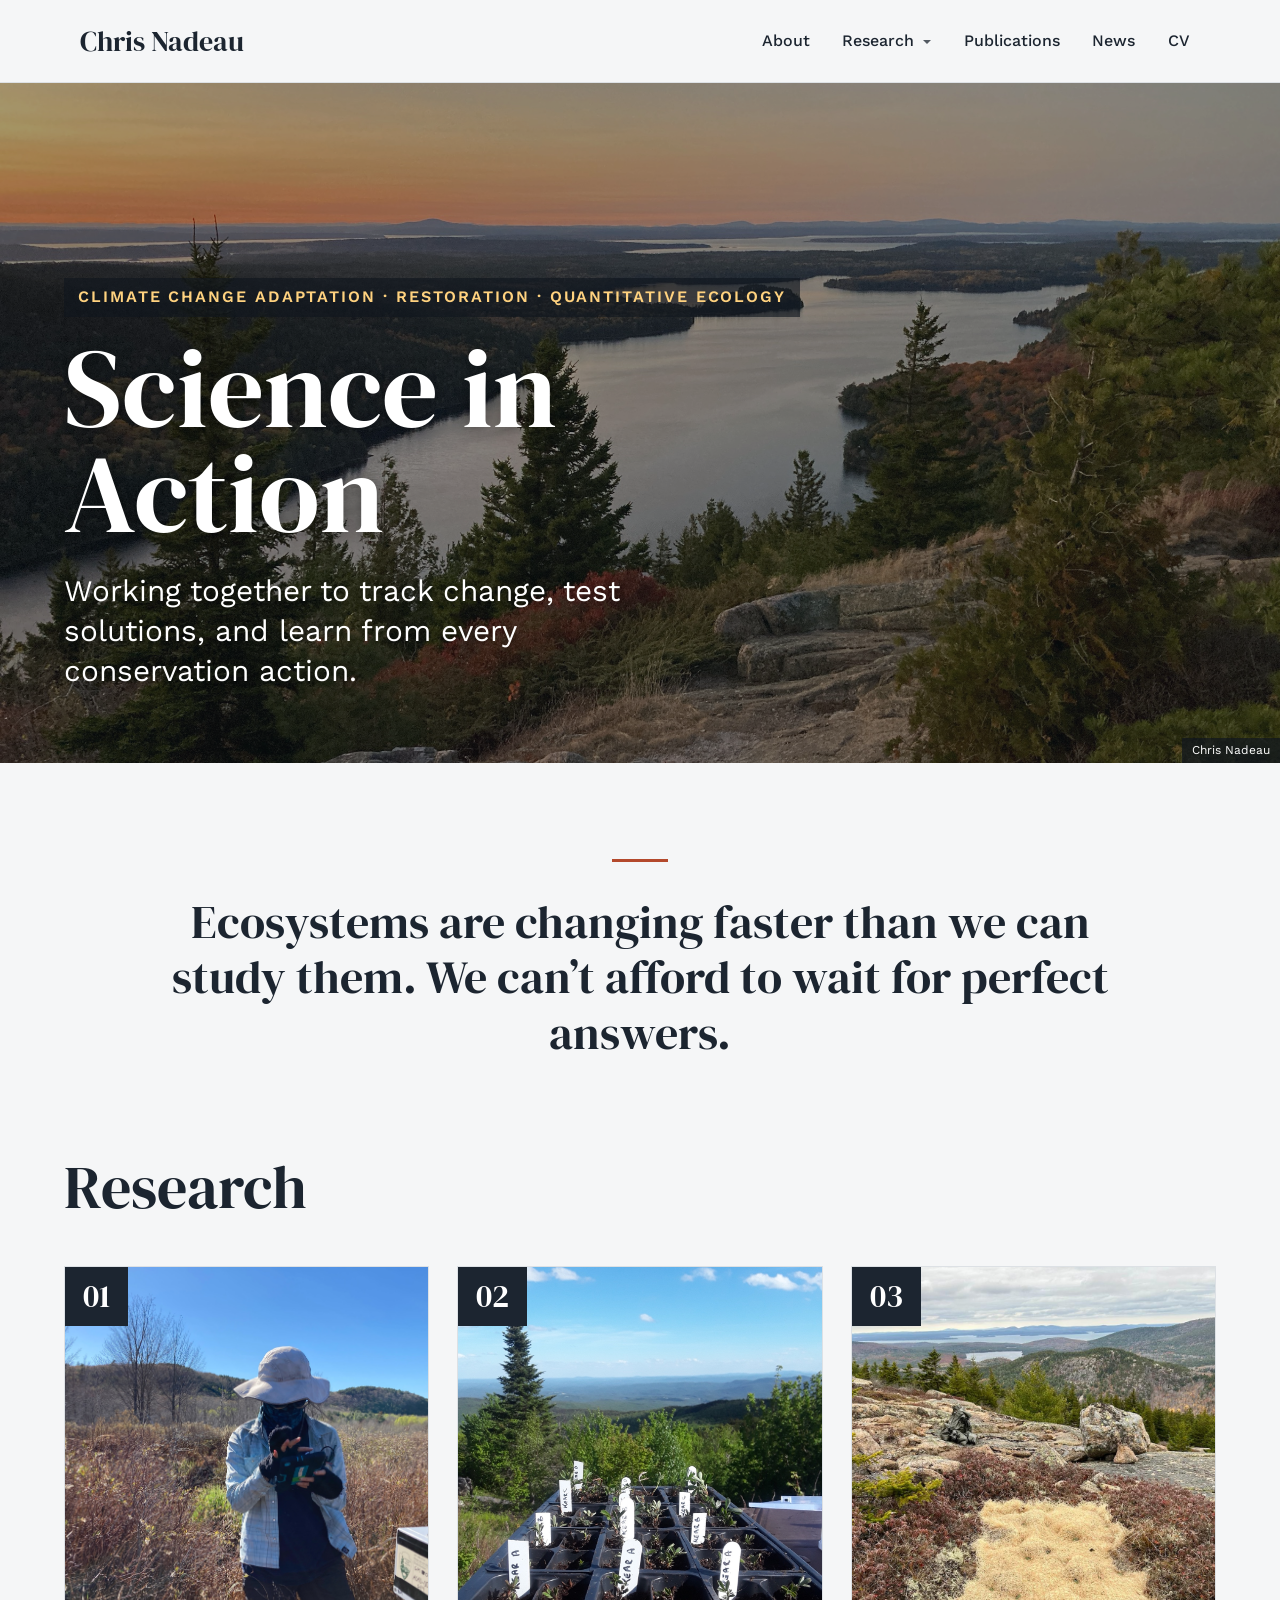
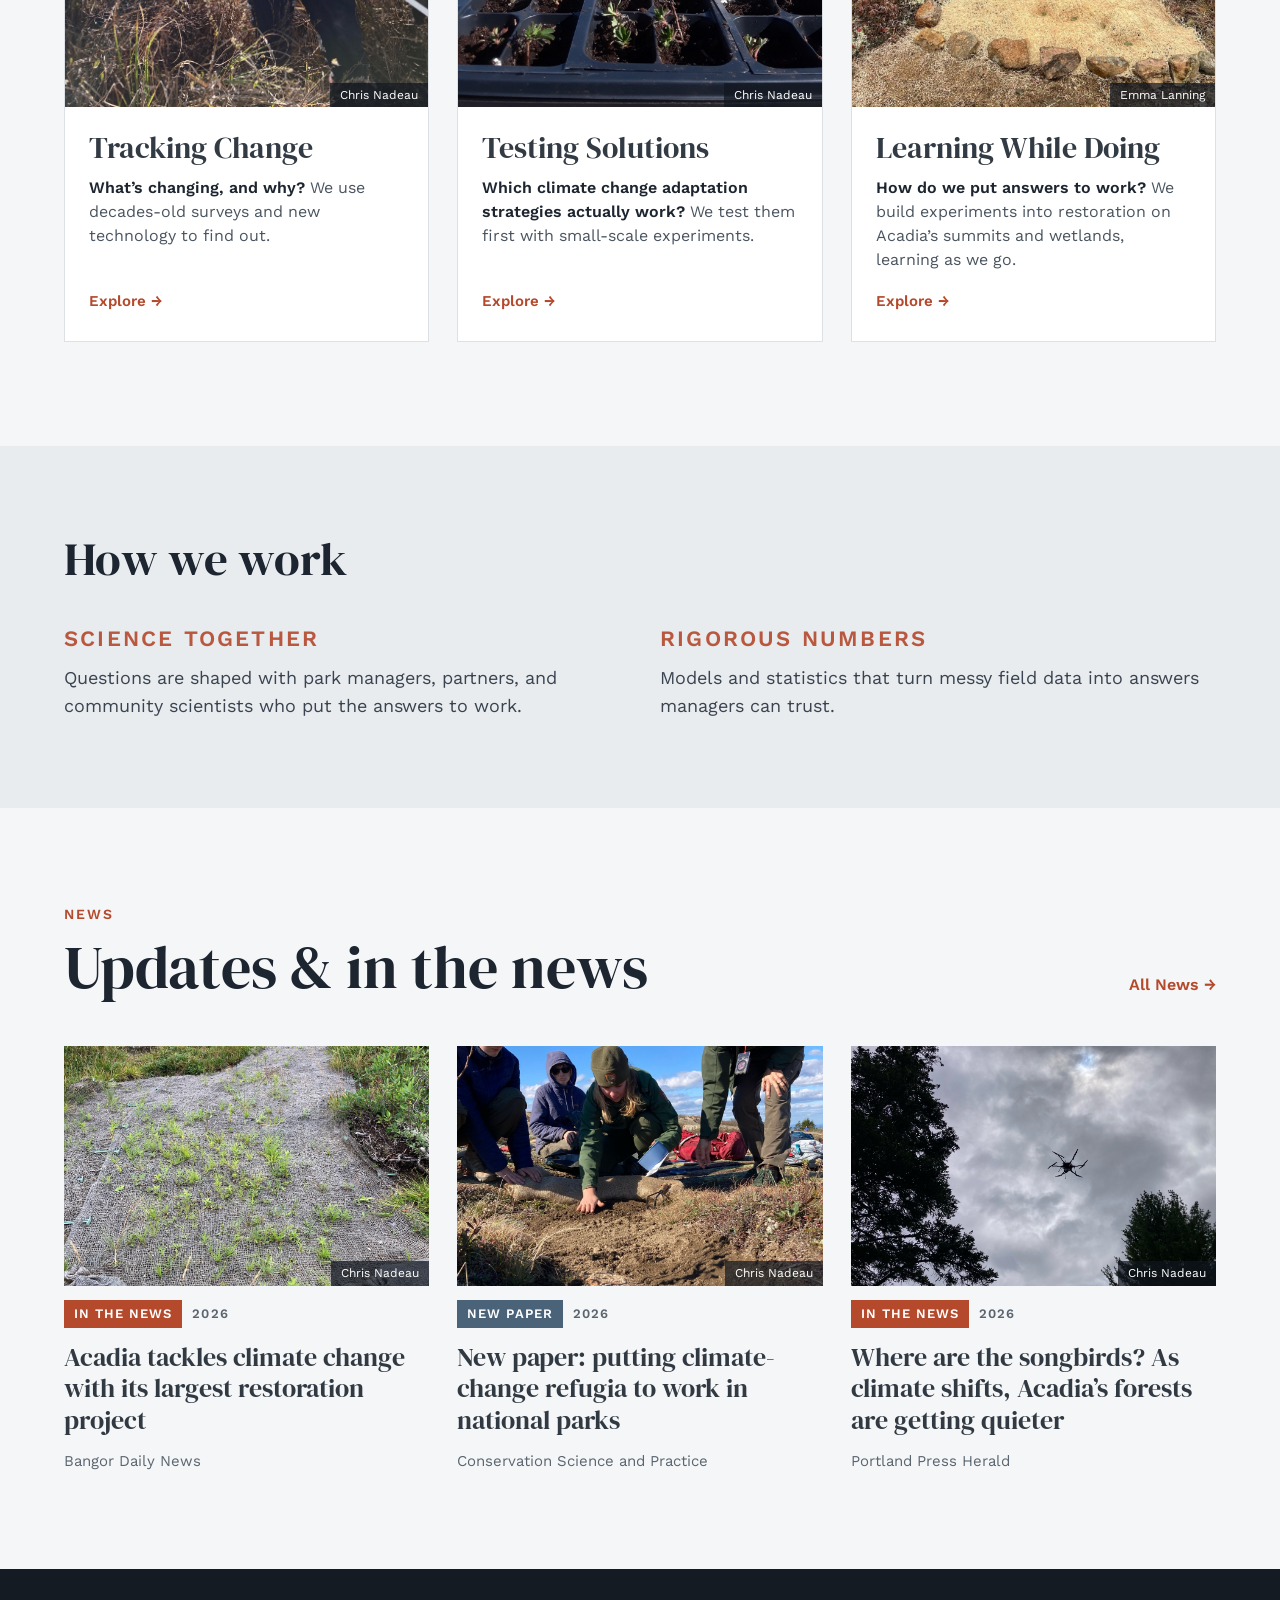
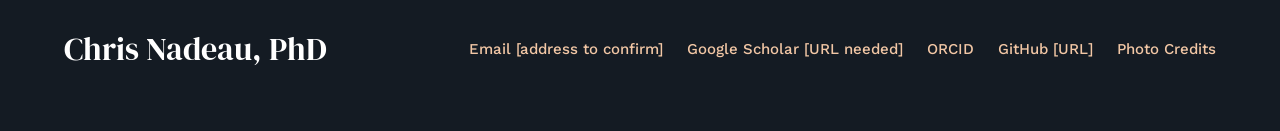
==== docs/index.html @ 61cc4b29 "Initial site Co-Authored-By: Claude Opus 5.5 <noreply@anthropic.com>" ====
<!DOCTYPE html>
<html xmlns="http://www.w3.org/1999/xhtml" lang="en" xml:lang="en"><head>

<meta charset="utf-8">
<meta name="generator" content="quarto-1.10.18">

<meta name="viewport" content="width=device-width, initial-scale=1.0, user-scalable=yes">

<meta name="description" content="Climate change adaptation, restoration, and quantitative ecology at Acadia National Park.">

<title>Science in Action – Chris Nadeau</title>
<style>
/* Default styles provided by pandoc.
** See https://pandoc.org/MANUAL.html#variables-for-html for config info.
*/
span.smallcaps{font-variant: small-caps;}
div.columns{display: flex; gap: 1.5em;}
div.column{flex: auto;}
@media screen {
div.columns{gap: min(4vw, 1.5em);}
div.column{overflow-x: auto;}
}
div.hanging-indent{margin-left: 1.5em; text-indent: -1.5em;}
ul.task-list{list-style: none;}
ul.task-list li input[type="checkbox"] {
  width: 0.8em;
  margin: 0 0.8em 0.2em -1em; /* quarto-specific, see https://github.com/quarto-dev/quarto-cli/issues/4556 */ 
  vertical-align: middle;
}
</style>


<script src="site_libs/quarto-nav/quarto-nav.js"></script>
<script src="site_libs/quarto-nav/headroom.min.js"></script>
<script src="site_libs/clipboard/clipboard.min.js"></script>
<script src="site_libs/quarto-html/quarto.js" type="module"></script>
<script src="site_libs/quarto-html/tabsets/tabsets.js" type="module"></script>
<script src="site_libs/quarto-html/popper.min.js"></script>
<script src="site_libs/quarto-html/tippy.umd.min.js"></script>
<link href="site_libs/quarto-html/tippy.css" rel="stylesheet">
<link href="site_libs/quarto-html/quarto-syntax-highlighting-64a204ab8560d761af7679ceaba22944.css" rel="stylesheet" id="quarto-text-highlighting-styles">
<script src="site_libs/bootstrap/bootstrap.min.js"></script>
<link href="site_libs/bootstrap/bootstrap-icons.css" rel="stylesheet">
<link href="site_libs/bootstrap/bootstrap-08a9554b63bcc41a2fb82f8a4b7cdf8a.min.css" rel="stylesheet" append-hash="true" id="quarto-bootstrap" data-mode="light">
<script id="quarto-search-options" type="application/json">{
  "language": {
    "search-no-results-text": "No results",
    "search-matching-documents-text": "matching documents",
    "search-copy-link-title": "Copy link to search",
    "search-hide-matches-text": "Hide additional matches",
    "search-more-match-text": "more match in this document",
    "search-more-matches-text": "more matches in this document",
    "search-clear-button-title": "Clear",
    "search-text-placeholder": "",
    "search-detached-cancel-button-title": "Cancel",
    "search-submit-button-title": "Submit",
    "search-label": "Search"
  }
}</script>


</head>

<body class="nav-fixed fullcontent quarto-light">

<div id="quarto-search-results"></div>
  <header id="quarto-header" class="headroom fixed-top">
    <nav class="navbar navbar-expand-lg " data-bs-theme="dark">
      <div class="navbar-container container-fluid">
      <div class="navbar-brand-container mx-auto">
    <a class="navbar-brand" href="./index.html">
    <span class="navbar-title">Chris Nadeau</span>
    </a>
  </div>
          <button class="navbar-toggler" type="button" data-bs-toggle="collapse" data-bs-target="#navbarCollapse" aria-controls="navbarCollapse" role="menu" aria-expanded="false" aria-label="Toggle navigation" onclick="if (window.quartoToggleHeadroom) { window.quartoToggleHeadroom(); }">
  <span class="navbar-toggler-icon"></span>
</button>
          <div class="collapse navbar-collapse" id="navbarCollapse">
            <ul class="navbar-nav navbar-nav-scroll ms-auto">
  <li class="nav-item">
    <a class="nav-link" href="./about.html"> 
<span class="menu-text">About</span></a>
  </li>  
  <li class="nav-item dropdown ">
    <a class="nav-link dropdown-toggle" href="#" id="nav-menu-research" role="link" data-bs-toggle="dropdown" aria-expanded="false">
 <span class="menu-text">Research</span>
    </a>
    <ul class="dropdown-menu dropdown-menu-end" aria-labelledby="nav-menu-research">    
        <li>
    <a class="dropdown-item" href="./research/index.html">
 <span class="dropdown-text">All Research</span></a>
  </li>  
        <li>
    <a class="dropdown-item" href="./research/tracking-change.html">
 <span class="dropdown-text">Tracking Change</span></a>
  </li>  
        <li>
    <a class="dropdown-item" href="./research/testing-solutions.html">
 <span class="dropdown-text">Testing Solutions</span></a>
  </li>  
        <li>
    <a class="dropdown-item" href="./research/learning-while-doing.html">
 <span class="dropdown-text">Learning While Doing</span></a>
  </li>  
    </ul>
  </li>
  <li class="nav-item">
    <a class="nav-link" href="./publications.html"> 
<span class="menu-text">Publications</span></a>
  </li>  
  <li class="nav-item">
    <a class="nav-link" href="./news.html"> 
<span class="menu-text">News</span></a>
  </li>  
  <li class="nav-item">
    <a class="nav-link" href="./cv.html"> 
<span class="menu-text">CV</span></a>
  </li>  
</ul>
          </div> <!-- /navcollapse -->
            <div class="quarto-navbar-tools">
</div>
      </div> <!-- /container-fluid -->
    </nav>
</header>
<!-- content -->
<div id="quarto-content" class="quarto-container page-layout-custom page-navbar">
<!-- sidebar -->
<!-- margin-sidebar -->
<!-- main -->




<!--
  HOMEPAGE
  Edit the text below freely. The ::: lines mark page sections; leave them in place.
  Photos: ![description of the photo](/images/FILE.jpg). The credit is added
  automatically from photo_credits.csv.
-->
<div class="hero">
<span class="photo"><img src="./images/IMG_4884.jpg" alt="Sunset over a lake seen from a granite summit in fall" loading="eager" style="object-position: center 60%"><span class="photo-credit">Chris Nadeau</span></span>
<div class="hero-text">
<p><span class="hero-label">Climate Change Adaptation · Restoration · Quantitative Ecology</span></p>
<h1 id="science-in-action">Science in Action</h1>
<p>Working together to track change, test solutions, and learn from every conservation action.</p>
</div>
</div>
<div class="why">
<p>Ecosystems are changing faster than we can study them. We can’t afford to wait for perfect answers.</p>
</div>
<div class="research wrap">
<section id="research" class="section-head">
<h2>Research</h2>
</section>
<!-- The three research tiles live in research/_tiles.qmd (shared with the Research page) -->
<!--
  The three research tiles. Shown on the homepage and on the Research page.
  Each tile: photo, number, title (links to the theme page), question + sentence, "Explore →".
-->
<div class="tiles">
<div class="tile">
<span class="photo"><img src="./images/IMG_4443.jpg" alt="Researcher checking an acoustic recorder in a wetland" loading="lazy"><span class="photo-credit">Chris Nadeau</span></span>
<p><span class="tile-num">01</span></p>
<h3 id="tracking-change"><a href="./research/tracking-change.html" class="stretched-link">Tracking Change</a></h3>
<p><strong>What’s changing, and why?</strong> We use decades-old surveys and new technology to find out.</p>
<p><span class="explore">Explore →</span></p>
</div>
<div class="tile">
<span class="photo"><img src="./images/20210527_165006.jpg" alt="Labeled seedling trays on a summit with forested hills behind" loading="lazy"><span class="photo-credit">Chris Nadeau</span></span>
<p><span class="tile-num">02</span></p>
<h3 id="testing-solutions"><a href="./research/testing-solutions.html" class="stretched-link">Testing Solutions</a></h3>
<p><strong>Which climate change adaptation strategies actually work?</strong> We test them first with small-scale experiments.</p>
<p><span class="explore">Explore →</span></p>
</div>
<div class="tile">
<span class="photo"><img src="./images/1d5929a1-ede1-4823-9c3f-73071e5592c5.jpg" alt="Summit restoration plot outlined with stones" loading="lazy"><span class="photo-credit">Emma Lanning</span></span>
<p><span class="tile-num">03</span></p>
<h3 id="learning-while-doing"><a href="./research/learning-while-doing.html" class="stretched-link">Learning While Doing</a></h3>
<p><strong>How do we put answers to work?</strong> We build experiments into restoration on Acadia’s summits and wetlands, learning as we go.</p>
<p><span class="explore">Explore →</span></p>
</div>
</div>
</div>
<section id="how-we-work" class="band">
<h2>How we work</h2>
<div class="cols">
<section id="science-together" class="col">
<h3>Science together</h3>
<p>Questions are shaped with park managers, partners, and community scientists who put the answers to work.</p>
</section>
<section id="rigorous-numbers" class="col">
<h3>Rigorous numbers</h3>
<p>Models and statistics that turn messy field data into answers managers can trust.</p>
</section>
</div>
</section>
<div class="news wrap">
<div class="section-head">
<div>
<p><span class="eyebrow">News</span></p>
<h2 id="updates-in-the-news">Updates &amp; in the news</h2>
</div>
<p><a href="./news.html">All News →</a></p>
</div>
<!-- These cards come from data/news.yml: the items with "featured: 1", "featured: 2", "featured: 3" -->
<div class="news-grid">
<div class="news-card">
<span class="photo"><img src="./images/IMG_4601.jpg" alt="Seedlings growing through erosion control fabric" loading="lazy"><span class="photo-credit">Chris Nadeau</span></span>
<p class="news-meta"><span class="tag tag-media">In the news</span><span class="news-year">2026</span></p><h3 class="news-title">Acadia tackles climate change with its largest restoration project</h3><p class="news-source">Bangor Daily News</p>
</div>
<div class="news-card">
<span class="photo"><img src="./images/IMG_4119.jpg" alt="Crew planting on a summit" loading="lazy"><span class="photo-credit">Chris Nadeau</span></span>
<p class="news-meta"><span class="tag tag-update">New paper</span><span class="news-year">2026</span></p><h3 class="news-title"><a class="stretched-link" href="https://doi.org/10.1111/csp2.70159">New paper: putting climate-change refugia to work in national parks</a></h3><p class="news-source">Conservation Science and Practice</p>
</div>
<div class="news-card">
<span class="photo"><img src="./images/IMG_5422.jpg" alt="Drone flying over spruce trees" loading="lazy"><span class="photo-credit">Chris Nadeau</span></span>
<p class="news-meta"><span class="tag tag-media">In the news</span><span class="news-year">2026</span></p><h3 class="news-title">Where are the songbirds? As climate shifts, Acadia’s forests are getting quieter</h3><p class="news-source">Portland Press Herald</p>
</div>
</div>
</div>




<script>
// Filter buttons on the Publications and News pages, and the "Research" menu
// highlight on the research pages. Text and data live in the .qmd and .yml files.
(function () {
  document.querySelectorAll("[data-filter-list]").forEach(function (box) {
    var list = document.getElementById(box.dataset.filterList);
    if (!list) return;
    var items = list.querySelectorAll(".row-item");
    var count = box.querySelector(".filter-count");
    var rows = box.querySelectorAll(".chip-row");
    var chosen = {};
    function apply() {
      var shown = 0;
      items.forEach(function (it) {
        var ok = Object.keys(chosen).every(function (key) {
          var want = chosen[key];
          return want === "all" || (it.dataset[key] || "").split(" ").indexOf(want) !== -1;
        });
        it.hidden = !ok;
        if (ok) shown++;
      });
      if (count) count.textContent = "Showing " + shown + " of " + items.length;
    }
    rows.forEach(function (row) {
      var key = row.dataset.filterKey;
      chosen[key] = "all";
      row.hidden = false;
      row.addEventListener("click", function (e) {
        var btn = e.target.closest(".chip");
        if (!btn) return;
        chosen[key] = btn.dataset.value;
        row.querySelectorAll(".chip").forEach(function (b) {
          b.setAttribute("aria-pressed", b === btn ? "true" : "false");
        });
        apply();
      });
    });
  });

  if (/\/research\//.test(location.pathname)) {
    var menu = document.getElementById("nav-menu-research");
    if (menu) menu.classList.add("active");
    var page = location.pathname.split("/").pop() || "index.html";
    document.querySelectorAll(".navbar .dropdown-item").forEach(function (a) {
      if ((a.getAttribute("href") || "").split("/").pop() === page) {
        a.classList.add("active");
        a.setAttribute("aria-current", "page");
      }
    });
  }
})();
</script>
<script id="quarto-html-after-body" type="application/javascript">
  window.document.addEventListener("DOMContentLoaded", function (event) {
    const isCodeAnnotation = (el) => {
      for (const clz of el.classList) {
        if (clz.startsWith('code-annotation-')) {                     
          return true;
        }
      }
      return false;
    }
    const onCopySuccess = function(e) {
      // button target
      const button = e.trigger;
      // don't keep focus
      button.blur();
      // flash "checked"
      button.classList.add('code-copy-button-checked');
      var currentTitle = button.getAttribute("title");
      button.setAttribute("title", "Copied!");
      let tooltip;
      if (window.bootstrap) {
        button.setAttribute("data-bs-toggle", "tooltip");
        button.setAttribute("data-bs-placement", "left");
        button.setAttribute("data-bs-title", "Copied!");
        tooltip = new bootstrap.Tooltip(button, 
          { trigger: "manual", 
            customClass: "code-copy-button-tooltip",
            offset: [0, -8]});
        tooltip.show();    
      }
      setTimeout(function() {
        if (tooltip) {
          tooltip.hide();
          button.removeAttribute("data-bs-title");
          button.removeAttribute("data-bs-toggle");
          button.removeAttribute("data-bs-placement");
        }
        button.setAttribute("title", currentTitle);
        button.classList.remove('code-copy-button-checked');
      }, 1000);
      // clear code selection
      e.clearSelection();
    }
    const getTextToCopy = function(trigger) {
      const outerScaffold = trigger.parentElement.cloneNode(true);
      const codeEl = outerScaffold.querySelector('code');
      for (const childEl of codeEl.children) {
        if (isCodeAnnotation(childEl)) {
          childEl.remove();
        }
      }
      return codeEl.innerText;
    }
    const clipboard = new window.ClipboardJS('.code-copy-button:not([data-in-quarto-modal])', {
      text: getTextToCopy
    });
    clipboard.on('success', onCopySuccess);
    if (window.document.getElementById('quarto-embedded-source-code-modal')) {
      const clipboardModal = new window.ClipboardJS('.code-copy-button[data-in-quarto-modal]', {
        text: getTextToCopy,
        container: window.document.getElementById('quarto-embedded-source-code-modal')
      });
      clipboardModal.on('success', onCopySuccess);
    }
      var localhostRegex = new RegExp(/^(?:http|https):\/\/localhost\:?[0-9]*\//);
      var mailtoRegex = new RegExp(/^mailto:/);
        var filterRegex = new RegExp("https:\/\/cpnadeau\.github\.io");
      var isInternal = (href) => {
          return filterRegex.test(href) || localhostRegex.test(href) || mailtoRegex.test(href);
      }
      // Inspect non-navigation links and adorn them if external
     var links = window.document.querySelectorAll('a[href]:not(.nav-link):not(.navbar-brand):not(.toc-action):not(.sidebar-link):not(.sidebar-item-toggle):not(.pagination-link):not(.no-external):not([aria-hidden]):not(.dropdown-item):not(.quarto-navigation-tool):not(.about-link)');
      for (var i=0; i<links.length; i++) {
        const link = links[i];
        if (!isInternal(link.href)) {
          // undo the damage that might have been done by quarto-nav.js in the case of
          // links that we want to consider external
          if (link.dataset.originalHref !== undefined) {
            link.href = link.dataset.originalHref;
          }
        }
      }
    function tippyHover(el, contentFn, onTriggerFn, onUntriggerFn) {
      const config = {
        allowHTML: true,
        maxWidth: 500,
        delay: 100,
        arrow: false,
        appendTo: function(el) {
            return el.parentElement;
        },
        interactive: true,
        interactiveBorder: 10,
        theme: 'quarto',
        placement: 'bottom-start',
      };
      if (contentFn) {
        config.content = contentFn;
      }
      if (onTriggerFn) {
        config.onTrigger = onTriggerFn;
      }
      if (onUntriggerFn) {
        config.onUntrigger = onUntriggerFn;
      }
      window.tippy(el, config); 
    }
    const noterefs = window.document.querySelectorAll('a[role="doc-noteref"]');
    for (var i=0; i<noterefs.length; i++) {
      const ref = noterefs[i];
      tippyHover(ref, function() {
        // use id or data attribute instead here
        let href = ref.getAttribute('data-footnote-href') || ref.getAttribute('href');
        try { href = new URL(href).hash; } catch {}
        const id = href.replace(/^#\/?/, "");
        const note = window.document.getElementById(id);
        if (note) {
          return note.innerHTML;
        } else {
          return "";
        }
      });
    }
    const xrefs = window.document.querySelectorAll('a.quarto-xref');
    const processXRef = (id, note) => {
      // Strip column container classes
      const stripColumnClz = (el) => {
        el.classList.remove("page-full", "page-columns");
        if (el.children) {
          for (const child of el.children) {
            stripColumnClz(child);
          }
        }
      }
      stripColumnClz(note)
      if (id === null || id.startsWith('sec-')) {
        // Special case sections, only their first couple elements
        const container = document.createElement("div");
        if (note.children && note.children.length > 2) {
          container.appendChild(note.children[0].cloneNode(true));
          for (let i = 1; i < note.children.length; i++) {
            const child = note.children[i];
            if (child.tagName === "P" && child.innerText === "") {
              continue;
            } else {
              container.appendChild(child.cloneNode(true));
              break;
            }
          }
          if (window.Quarto?.typesetMath) {
            window.Quarto.typesetMath(container);
          }
          return container.innerHTML
        } else {
          if (window.Quarto?.typesetMath) {
            window.Quarto.typesetMath(note);
          }
          return note.innerHTML;
        }
      } else {
        // Remove any anchor links if they are present
        const anchorLink = note.querySelector('a.anchorjs-link');
        if (anchorLink) {
          anchorLink.remove();
        }
        if (window.Quarto?.typesetMath) {
          window.Quarto.typesetMath(note);
        }
        if (note.classList.contains("callout")) {
          return note.outerHTML;
        } else {
          return note.innerHTML;
        }
      }
    }
    for (var i=0; i<xrefs.length; i++) {
      const xref = xrefs[i];
      tippyHover(xref, undefined, function(instance) {
        instance.disable();
        let url = xref.getAttribute('href');
        let hash = undefined; 
        if (url.startsWith('#')) {
          hash = url;
        } else {
          try { hash = new URL(url).hash; } catch {}
        }
        if (hash) {
          const id = hash.replace(/^#\/?/, "");
          const note = window.document.getElementById(id);
          if (note !== null) {
            try {
              const html = processXRef(id, note.cloneNode(true));
              instance.setContent(html);
            } finally {
              instance.enable();
              instance.show();
            }
          } else {
            // See if we can fetch this
            fetch(url.split('#')[0])
            .then(res => res.text())
            .then(html => {
              const parser = new DOMParser();
              const htmlDoc = parser.parseFromString(html, "text/html");
              const note = htmlDoc.getElementById(id);
              if (note !== null) {
                const html = processXRef(id, note);
                instance.setContent(html);
              } 
            }).finally(() => {
              instance.enable();
              instance.show();
            });
          }
        } else {
          // See if we can fetch a full url (with no hash to target)
          // This is a special case and we should probably do some content thinning / targeting
          fetch(url)
          .then(res => res.text())
          .then(html => {
            const parser = new DOMParser();
            const htmlDoc = parser.parseFromString(html, "text/html");
            const note = htmlDoc.querySelector('main.content');
            if (note !== null) {
              // This should only happen for chapter cross references
              // (since there is no id in the URL)
              // remove the first header
              if (note.children.length > 0 && note.children[0].tagName === "HEADER") {
                note.children[0].remove();
              }
              const html = processXRef(null, note);
              instance.setContent(html);
            } 
          }).finally(() => {
            instance.enable();
            instance.show();
          });
        }
      }, function(instance) {
      });
    }
        let selectedAnnoteEl;
        const selectorForAnnotation = ( cell, annotation) => {
          let cellAttr = 'data-code-cell="' + cell + '"';
          let lineAttr = 'data-code-annotation="' +  annotation + '"';
          const selector = 'span[' + cellAttr + '][' + lineAttr + ']';
          return selector;
        }
        const selectCodeLines = (annoteEl) => {
          const doc = window.document;
          const targetCell = annoteEl.getAttribute("data-target-cell");
          const targetAnnotation = annoteEl.getAttribute("data-target-annotation");
          const annoteSpan = window.document.querySelector(selectorForAnnotation(targetCell, targetAnnotation));
          const lines = annoteSpan.getAttribute("data-code-lines").split(",");
          const lineIds = lines.map((line) => {
            return targetCell + "-" + line;
          })
          let top = null;
          let height = null;
          let parent = null;
          if (lineIds.length > 0) {
              //compute the position of the single el (top and bottom and make a div)
              const el = window.document.getElementById(lineIds[0]);
              top = el.offsetTop;
              height = el.offsetHeight;
              parent = el.parentElement.parentElement;
            if (lineIds.length > 1) {
              const lastEl = window.document.getElementById(lineIds[lineIds.length - 1]);
              const bottom = lastEl.offsetTop + lastEl.offsetHeight;
              height = bottom - top;
            }
            if (top !== null && height !== null && parent !== null) {
              // cook up a div (if necessary) and position it 
              let div = window.document.getElementById("code-annotation-line-highlight");
              if (div === null) {
                div = window.document.createElement("div");
                div.setAttribute("id", "code-annotation-line-highlight");
                div.style.position = 'absolute';
                parent.appendChild(div);
              }
              div.style.top = top - 2 + "px";
              div.style.height = height + 4 + "px";
              div.style.left = 0;
              let gutterDiv = window.document.getElementById("code-annotation-line-highlight-gutter");
              if (gutterDiv === null) {
                gutterDiv = window.document.createElement("div");
                gutterDiv.setAttribute("id", "code-annotation-line-highlight-gutter");
                gutterDiv.style.position = 'absolute';
                const codeCell = window.document.getElementById(targetCell);
                const gutter = codeCell.querySelector('.code-annotation-gutter');
                gutter.appendChild(gutterDiv);
              }
              gutterDiv.style.top = top - 2 + "px";
              gutterDiv.style.height = height + 4 + "px";
            }
            selectedAnnoteEl = annoteEl;
          }
        };
        const unselectCodeLines = () => {
          const elementsIds = ["code-annotation-line-highlight", "code-annotation-line-highlight-gutter"];
          elementsIds.forEach((elId) => {
            const div = window.document.getElementById(elId);
            if (div) {
              div.remove();
            }
          });
          selectedAnnoteEl = undefined;
        };
          // Handle positioning of the toggle
      window.addEventListener(
        "resize",
        throttle(() => {
          elRect = undefined;
          if (selectedAnnoteEl) {
            selectCodeLines(selectedAnnoteEl);
          }
        }, 10)
      );
      function throttle(fn, ms) {
      let throttle = false;
      let timer;
        return (...args) => {
          if(!throttle) { // first call gets through
              fn.apply(this, args);
              throttle = true;
          } else { // all the others get throttled
              if(timer) clearTimeout(timer); // cancel #2
              timer = setTimeout(() => {
                fn.apply(this, args);
                timer = throttle = false;
              }, ms);
          }
        };
      }
        // Attach click handler to the DT
        const annoteDls = window.document.querySelectorAll('dt[data-target-cell]');
        for (const annoteDlNode of annoteDls) {
          annoteDlNode.addEventListener('click', (event) => {
            const clickedEl = event.target;
            if (clickedEl !== selectedAnnoteEl) {
              unselectCodeLines();
              const activeEl = window.document.querySelector('dt[data-target-cell].code-annotation-active');
              if (activeEl) {
                activeEl.classList.remove('code-annotation-active');
              }
              selectCodeLines(clickedEl);
              clickedEl.classList.add('code-annotation-active');
            } else {
              // Unselect the line
              unselectCodeLines();
              clickedEl.classList.remove('code-annotation-active');
            }
          });
        }
    const findCites = (el) => {
      const parentEl = el.parentElement;
      if (parentEl) {
        const cites = parentEl.dataset.cites;
        if (cites) {
          return {
            el,
            cites: cites.split(' ')
          };
        } else {
          return findCites(el.parentElement)
        }
      } else {
        return undefined;
      }
    };
    var bibliorefs = window.document.querySelectorAll('a[role="doc-biblioref"]');
    for (var i=0; i<bibliorefs.length; i++) {
      const ref = bibliorefs[i];
      const citeInfo = findCites(ref);
      if (citeInfo) {
        tippyHover(citeInfo.el, function() {
          var popup = window.document.createElement('div');
          citeInfo.cites.forEach(function(cite) {
            var citeDiv = window.document.createElement('div');
            citeDiv.classList.add('hanging-indent');
            citeDiv.classList.add('csl-entry');
            var biblioDiv = window.document.getElementById('ref-' + cite);
            if (biblioDiv) {
              citeDiv.innerHTML = biblioDiv.innerHTML;
            }
            popup.appendChild(citeDiv);
          });
          return popup.innerHTML;
        });
      }
    }
  });
  </script>
</div> <!-- /content -->
<footer class="footer">
  <div class="nav-footer">
    <div class="nav-footer-left">
<p>Chris Nadeau, PhD</p>
</div>   
    <div class="nav-footer-center">
      &nbsp;
    </div>
    <div class="nav-footer-right">
      <ul class="footer-items list-unstyled">
    <li class="nav-item">
 Email [address to confirm]
  </li>  
    <li class="nav-item">
 Google Scholar [URL needed]
  </li>  
    <li class="nav-item">
    <a class="nav-link" href="https://orcid.org/0000-0002-3568-0793">
<p>ORCID</p>
</a>
  </li>  
    <li class="nav-item">
 GitHub [URL]
  </li>  
    <li class="nav-item">
    <a class="nav-link" href="./photo-credits.html">
<p>Photo Credits</p>
</a>
  </li>  
</ul>
    </div>
  </div>
</footer>




</body></html>
---- docs/site_libs/quarto-html/tippy.css ----
.tippy-box[data-animation=fade][data-state=hidden]{opacity:0}[data-tippy-root]{max-width:calc(100vw - 10px)}.tippy-box{position:relative;background-color:#333;color:#fff;border-radius:4px;font-size:14px;line-height:1.4;white-space:normal;outline:0;transition-property:transform,visibility,opacity}.tippy-box[data-placement^=top]>.tippy-arrow{bottom:0}.tippy-box[data-placement^=top]>.tippy-arrow:before{bottom:-7px;left:0;border-width:8px 8px 0;border-top-color:initial;transform-origin:center top}.tippy-box[data-placement^=bottom]>.tippy-arrow{top:0}.tippy-box[data-placement^=bottom]>.tippy-arrow:before{top:-7px;left:0;border-width:0 8px 8px;border-bottom-color:initial;transform-origin:center bottom}.tippy-box[data-placement^=left]>.tippy-arrow{right:0}.tippy-box[data-placement^=left]>.tippy-arrow:before{border-width:8px 0 8px 8px;border-left-color:initial;right:-7px;transform-origin:center left}.tippy-box[data-placement^=right]>.tippy-arrow{left:0}.tippy-box[data-placement^=right]>.tippy-arrow:before{left:-7px;border-width:8px 8px 8px 0;border-right-color:initial;transform-origin:center right}.tippy-box[data-inertia][data-state=visible]{transition-timing-function:cubic-bezier(.54,1.5,.38,1.11)}.tippy-arrow{width:16px;height:16px;color:#333}.tippy-arrow:before{content:"";position:absolute;border-color:transparent;border-style:solid}.tippy-content{position:relative;padding:5px 9px;z-index:1}
---- docs/site_libs/quarto-html/quarto-syntax-highlighting-64a204ab8560d761af7679ceaba22944.css ----
/* quarto syntax highlight colors */
:root {
  --quarto-hl-ot-color: #003B4F;
  --quarto-hl-at-color: #657422;
  --quarto-hl-ss-color: #20794D;
  --quarto-hl-an-color: #5E5E5E;
  --quarto-hl-fu-color: #4758AB;
  --quarto-hl-st-color: #20794D;
  --quarto-hl-cf-color: #003B4F;
  --quarto-hl-op-color: #5E5E5E;
  --quarto-hl-er-color: #AD0000;
  --quarto-hl-bn-color: #AD0000;
  --quarto-hl-al-color: #AD0000;
  --quarto-hl-va-color: #111111;
  --quarto-hl-bu-color: inherit;
  --quarto-hl-ex-color: inherit;
  --quarto-hl-pp-color: #AD0000;
  --quarto-hl-in-color: #5E5E5E;
  --quarto-hl-vs-color: #20794D;
  --quarto-hl-wa-color: #5E5E5E;
  --quarto-hl-do-color: #5E5E5E;
  --quarto-hl-im-color: #00769E;
  --quarto-hl-ch-color: #20794D;
  --quarto-hl-dt-color: #AD0000;
  --quarto-hl-fl-color: #AD0000;
  --quarto-hl-co-color: #5E5E5E;
  --quarto-hl-cv-color: #5E5E5E;
  --quarto-hl-cn-color: #8f5902;
  --quarto-hl-sc-color: #5E5E5E;
  --quarto-hl-dv-color: #AD0000;
  --quarto-hl-kw-color: #003B4F;
}

/* other quarto variables */
:root {
  --quarto-font-monospace: SFMono-Regular, Menlo, Monaco, Consolas, "Liberation Mono", "Courier New", monospace;
}

/* syntax highlight based on Pandoc's rules */
pre > code.sourceCode > span {
  color: #003B4F;
}

code.sourceCode > span {
  color: #003B4F;
}

div.sourceCode,
div.sourceCode pre.sourceCode {
  color: #003B4F;
}

/* Normal */
code span {
  color: #003B4F;
}

/* Alert */
code span.al {
  color: #AD0000;
  font-style: inherit;
}

/* Annotation */
code span.an {
  color: #5E5E5E;
  font-style: inherit;
}

/* Attribute */
code span.at {
  color: #657422;
  font-style: inherit;
}

/* BaseN */
code span.bn {
  color: #AD0000;
  font-style: inherit;
}

/* BuiltIn */
code span.bu {
  font-style: inherit;
}

/* ControlFlow */
code span.cf {
  color: #003B4F;
  font-weight: bold;
  font-style: inherit;
}

/* Char */
code span.ch {
  color: #20794D;
  font-style: inherit;
}

/* Constant */
code span.cn {
  color: #8f5902;
  font-style: inherit;
}

/* Comment */
code span.co {
  color: #5E5E5E;
  font-style: inherit;
}

/* CommentVar */
code span.cv {
  color: #5E5E5E;
  font-style: italic;
}

/* Documentation */
code span.do {
  color: #5E5E5E;
  font-style: italic;
}

/* DataType */
code span.dt {
  color: #AD0000;
  font-style: inherit;
}

/* DecVal */
code span.dv {
  color: #AD0000;
  font-style: inherit;
}

/* Error */
code span.er {
  color: #AD0000;
  font-style: inherit;
}

/* Extension */
code span.ex {
  font-style: inherit;
}

/* Float */
code span.fl {
  color: #AD0000;
  font-style: inherit;
}

/* Function */
code span.fu {
  color: #4758AB;
  font-style: inherit;
}

/* Import */
code span.im {
  color: #00769E;
  font-style: inherit;
}

/* Information */
code span.in {
  color: #5E5E5E;
  font-style: inherit;
}

/* Keyword */
code span.kw {
  color: #003B4F;
  font-weight: bold;
  font-style: inherit;
}

/* Operator */
code span.op {
  color: #5E5E5E;
  font-style: inherit;
}

/* Other */
code span.ot {
  color: #003B4F;
  font-style: inherit;
}

/* Preprocessor */
code span.pp {
  color: #AD0000;
  font-style: inherit;
}

/* SpecialChar */
code span.sc {
  color: #5E5E5E;
  font-style: inherit;
}

/* SpecialString */
code span.ss {
  color: #20794D;
  font-style: inherit;
}

/* String */
code span.st {
  color: #20794D;
  font-style: inherit;
}

/* Variable */
code span.va {
  color: #111111;
  font-style: inherit;
}

/* VerbatimString */
code span.vs {
  color: #20794D;
  font-style: inherit;
}

/* Warning */
code span.wa {
  color: #5E5E5E;
  font-style: italic;
}

.prevent-inlining {
  content: "</";
}

/*# sourceMappingURL=9d8d5bb603a83b8298b89080a598c93b.css.map */
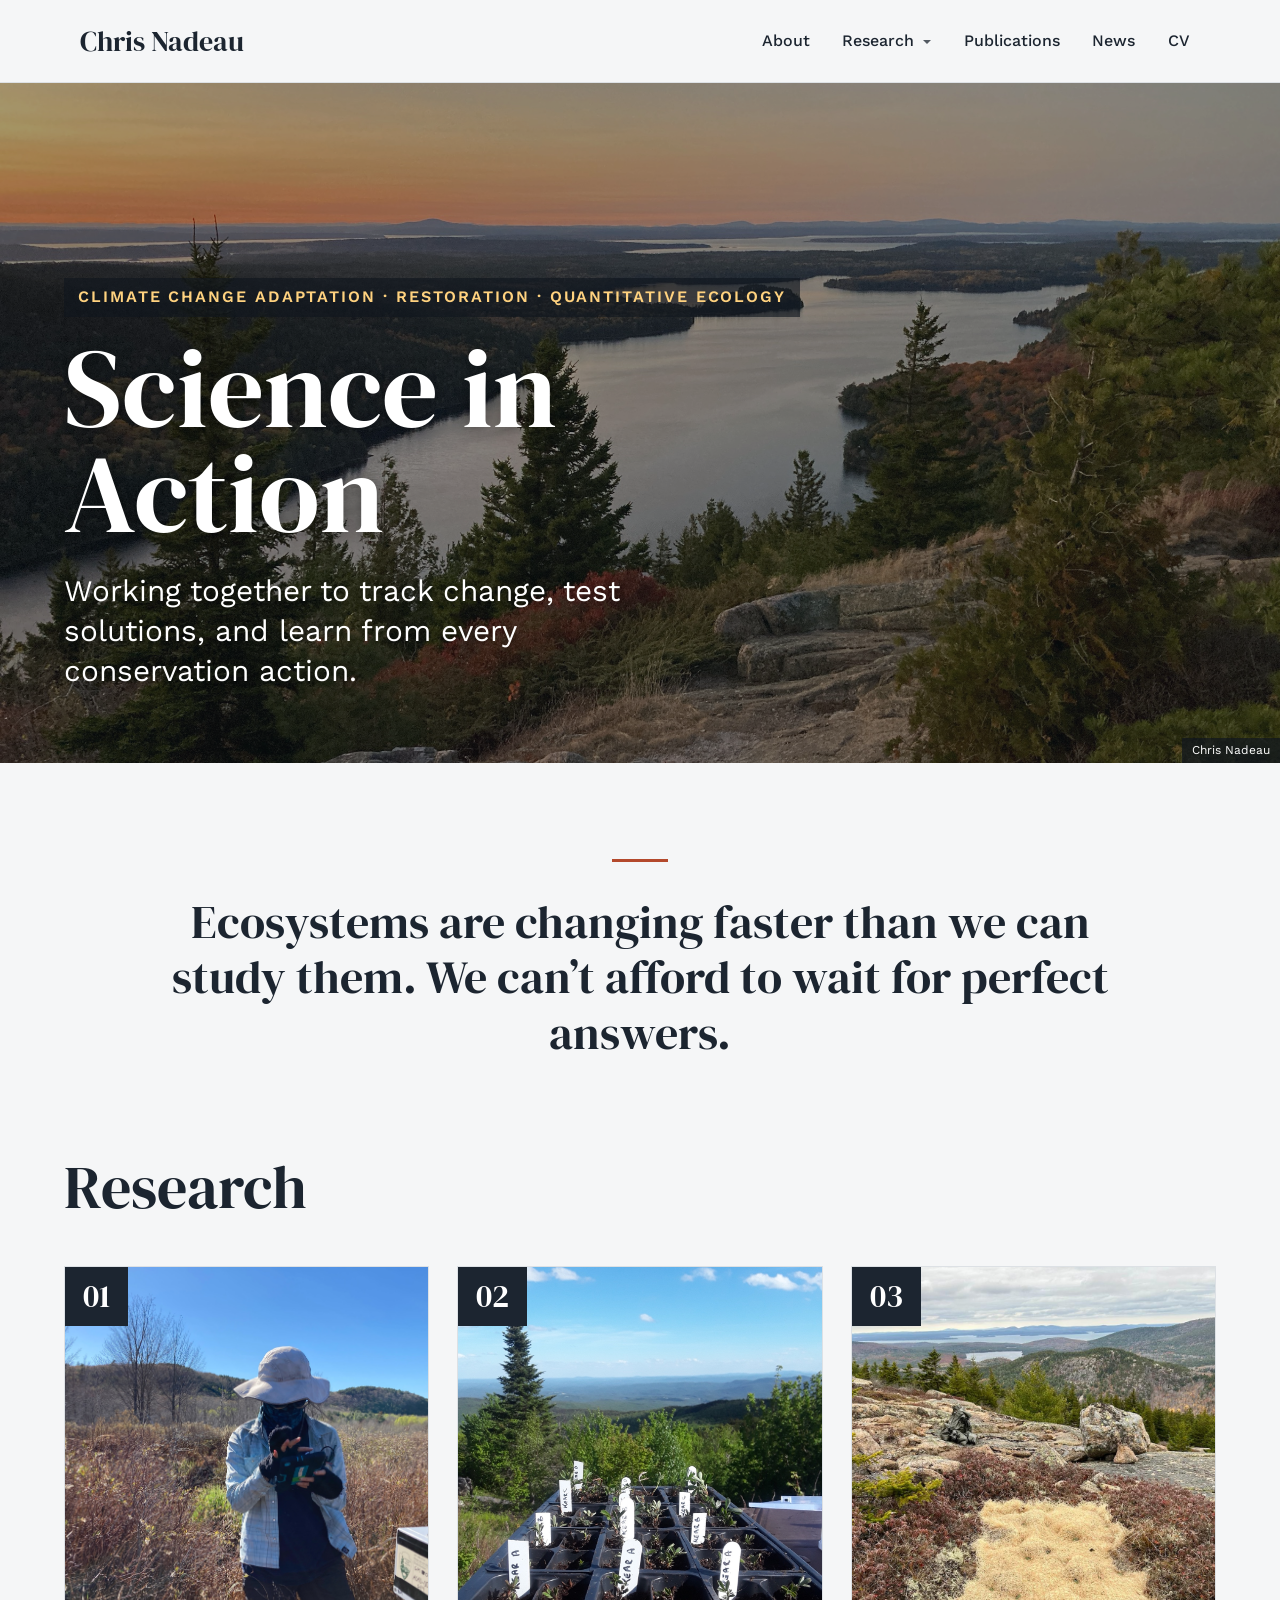
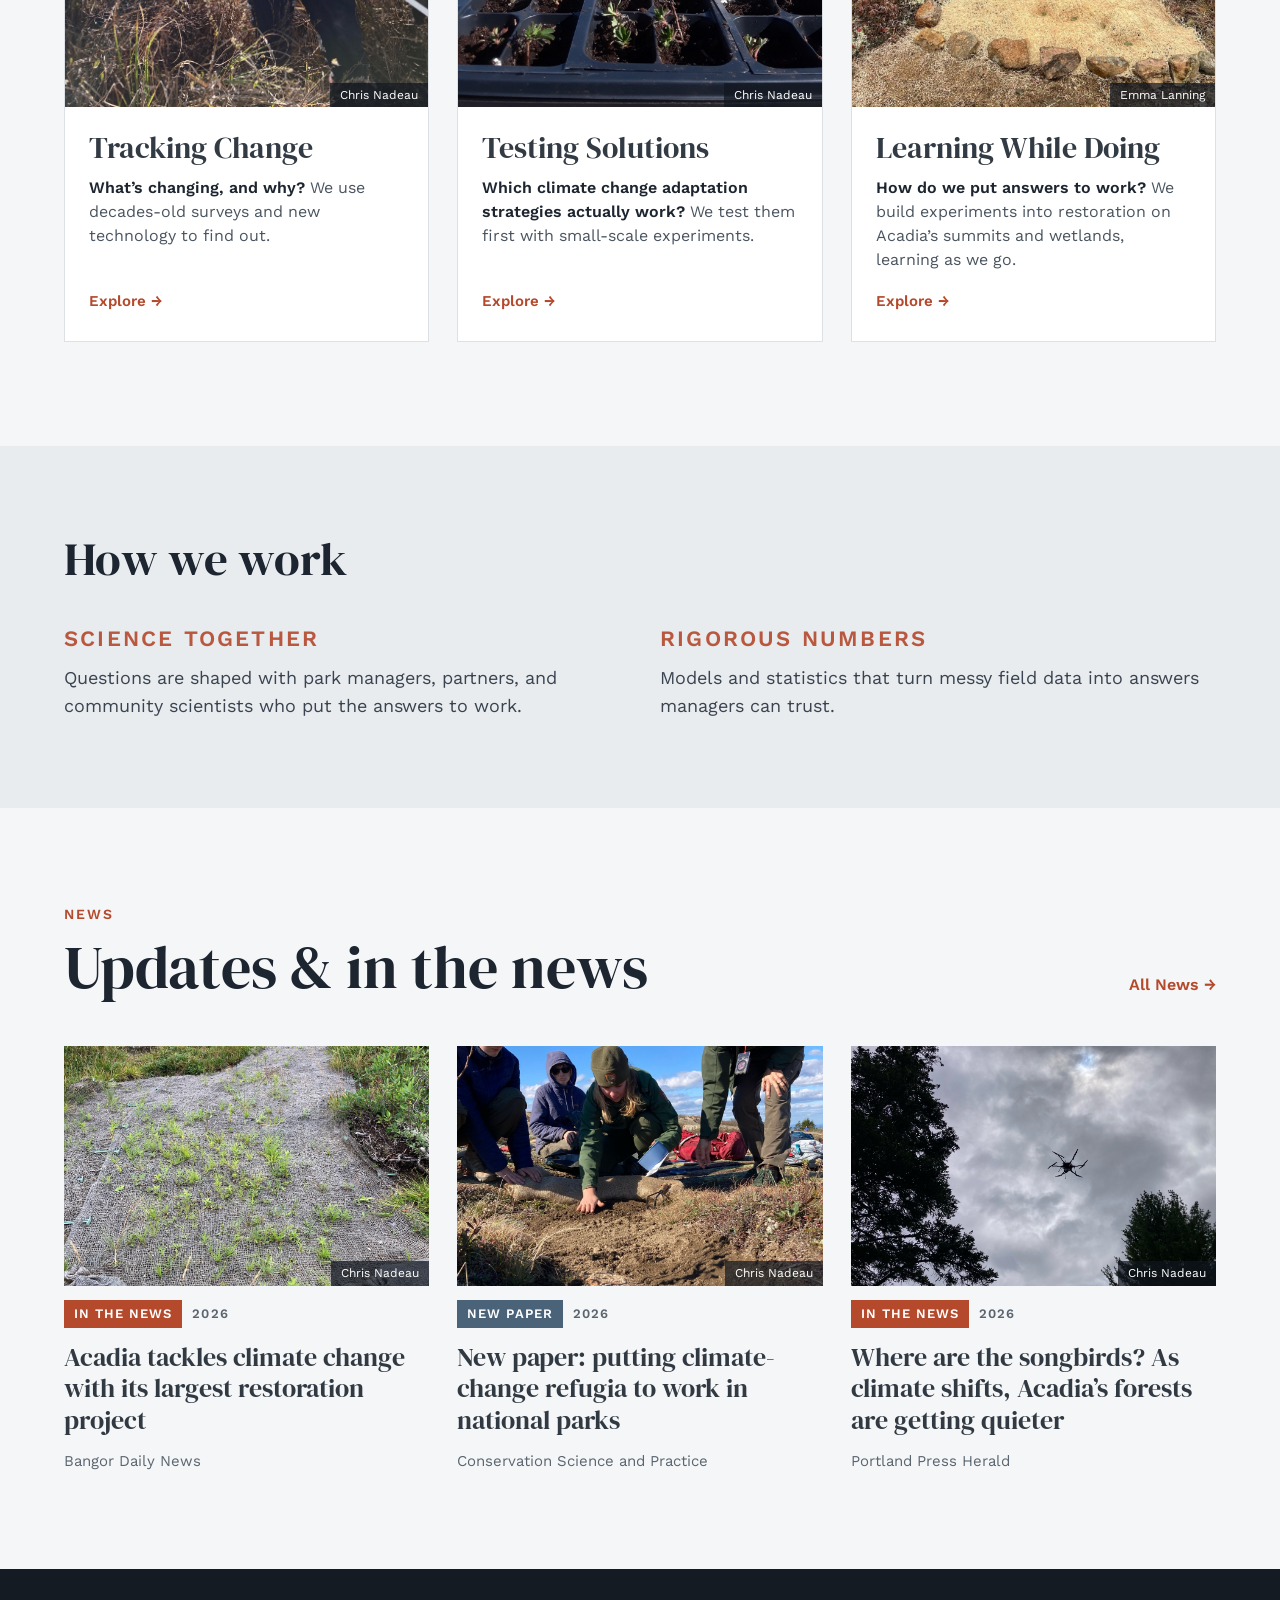
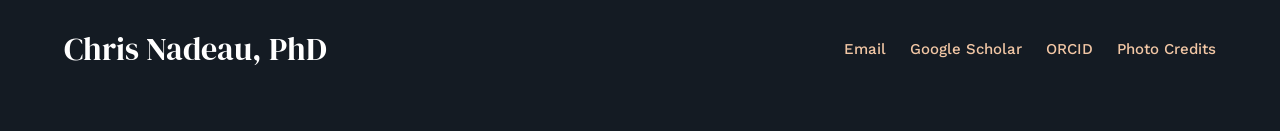
==== commit 67bf663c: "Add email and Google Scholar links; remove placeholders Co-Authored-By: Claude Opus 5.5 <noreply@ant" ====
--- a/docs/index.html
+++ b/docs/index.html
@@ -680,10 +680,14 @@
     <div class="nav-footer-right">
       <ul class="footer-items list-unstyled">
     <li class="nav-item">
- Email [address to confirm]
+    <a class="nav-link" href="mailto:cnadeau@schoodicinstitute.org">
+<p>Email</p>
+</a>
   </li>  
     <li class="nav-item">
- Google Scholar [URL needed]
+    <a class="nav-link" href="https://scholar.google.com/citations?user=ZDM7wgYAAAAJ&amp;hl=en">
+<p>Google Scholar</p>
+</a>
   </li>  
     <li class="nav-item">
     <a class="nav-link" href="https://orcid.org/0000-0002-3568-0793">
@@ -691,9 +695,6 @@
 </a>
   </li>  
     <li class="nav-item">
- GitHub [URL]
-  </li>  
-    <li class="nav-item">
     <a class="nav-link" href="./photo-credits.html">
 <p>Photo Credits</p>
 </a>
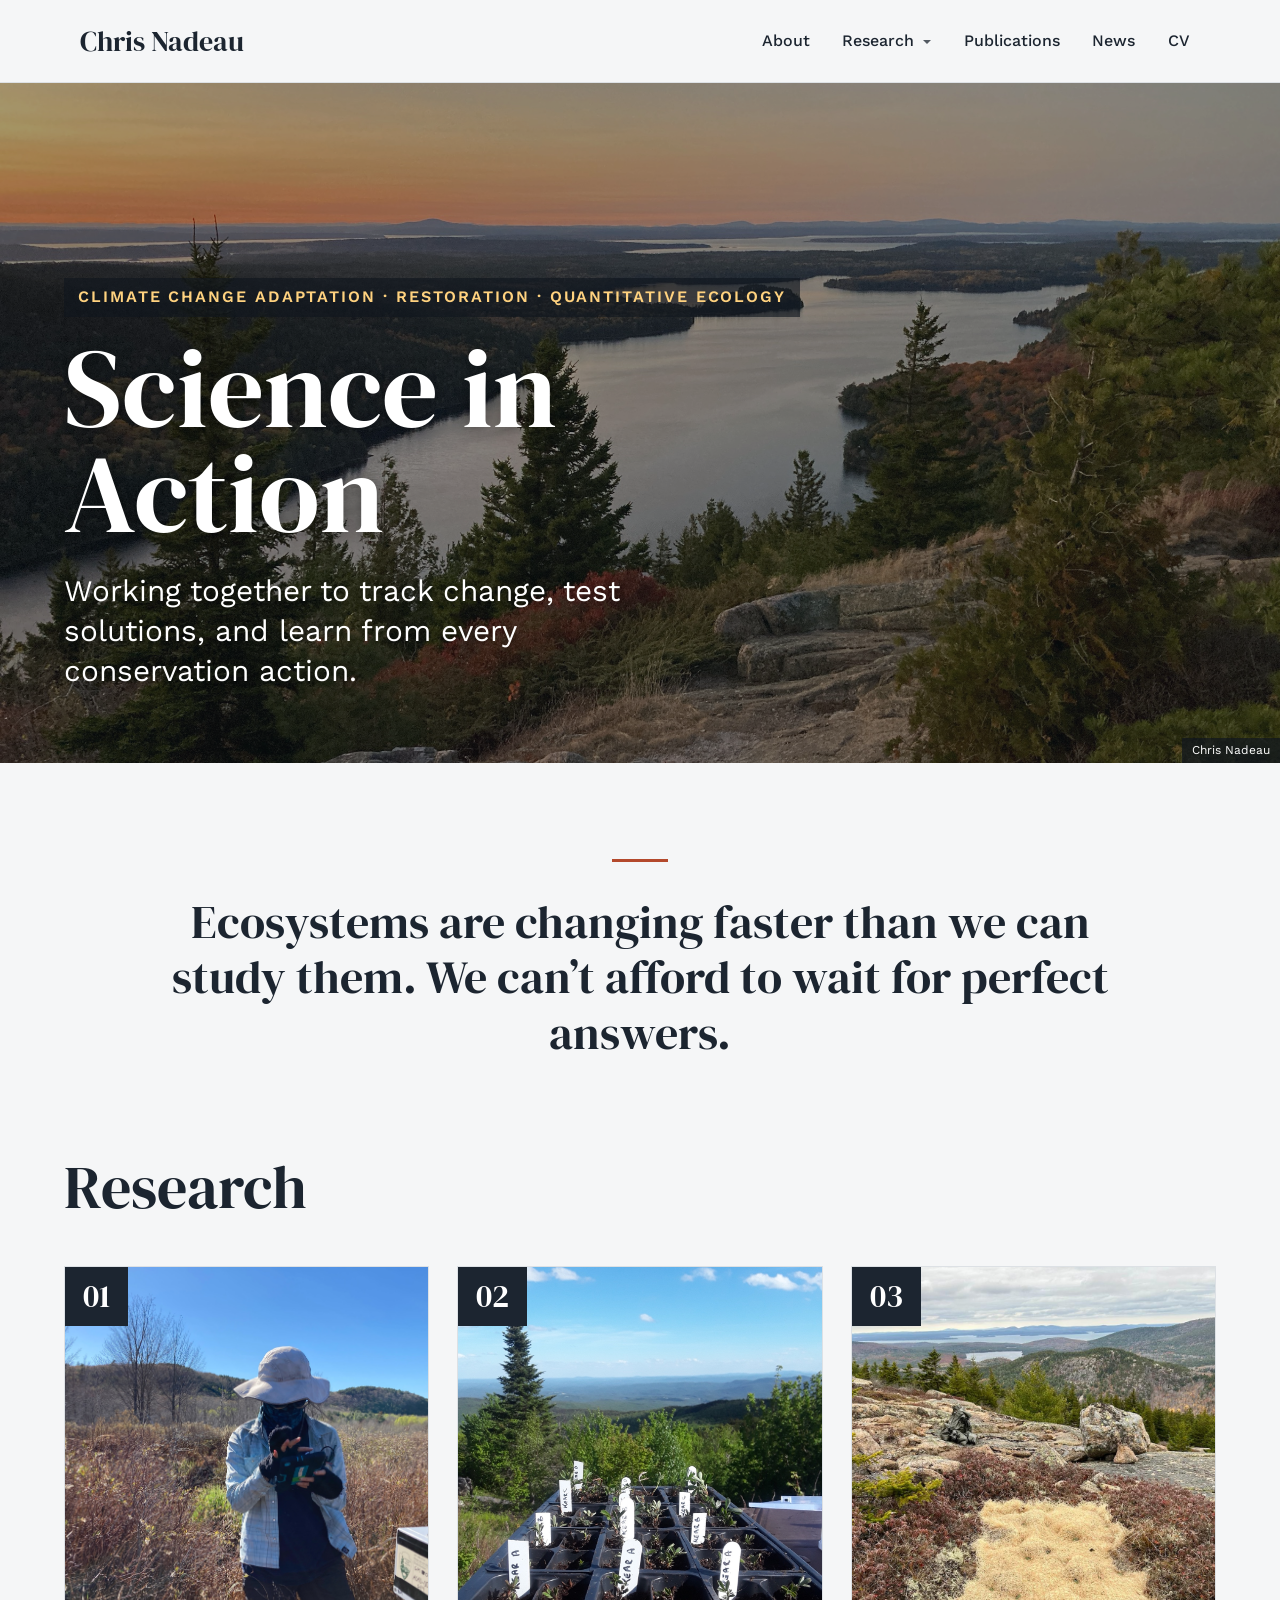
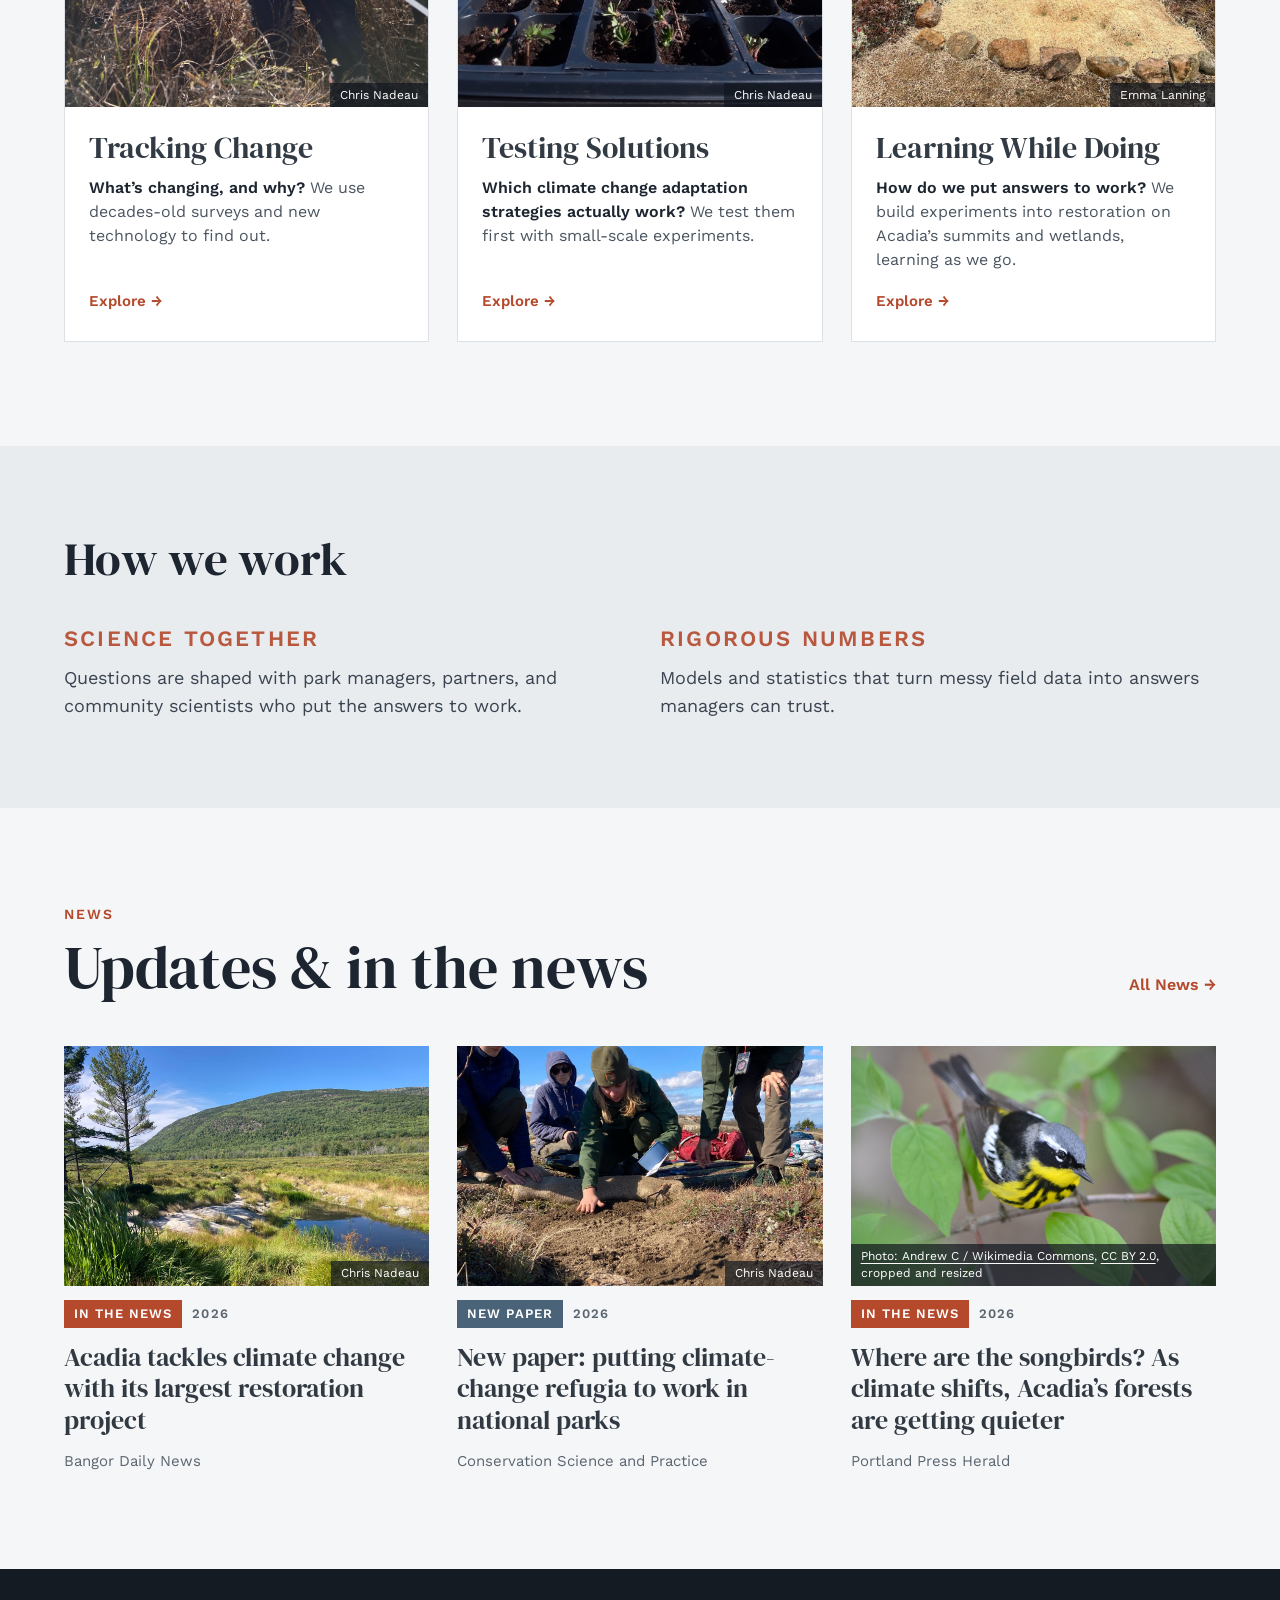
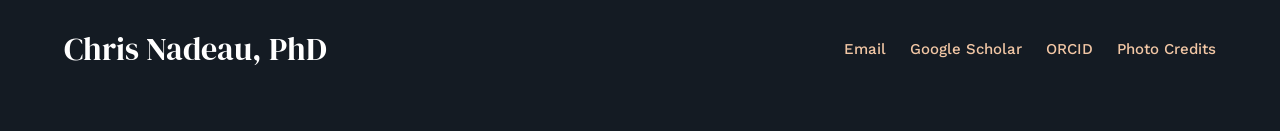
==== commit 6c2fcec4: "Use Great Meadow and songbird photos on homepage news cards Co-Authored-By: Claude Opus 5.5 <noreply" ====
--- a/docs/index.html
+++ b/docs/index.html
@@ -41,7 +41,7 @@
 <link href="site_libs/quarto-html/quarto-syntax-highlighting-64a204ab8560d761af7679ceaba22944.css" rel="stylesheet" id="quarto-text-highlighting-styles">
 <script src="site_libs/bootstrap/bootstrap.min.js"></script>
 <link href="site_libs/bootstrap/bootstrap-icons.css" rel="stylesheet">
-<link href="site_libs/bootstrap/bootstrap-08a9554b63bcc41a2fb82f8a4b7cdf8a.min.css" rel="stylesheet" append-hash="true" id="quarto-bootstrap" data-mode="light">
+<link href="site_libs/bootstrap/bootstrap-433c1660ed00292549858673154c6dac.min.css" rel="stylesheet" append-hash="true" id="quarto-bootstrap" data-mode="light">
 <script id="quarto-search-options" type="application/json">{
   "language": {
     "search-no-results-text": "No results",
@@ -57,6 +57,7 @@
     "search-label": "Search"
   }
 }</script>
+<meta name="google-site-verification" content="mqjM2YDwqE8_N7JUd4ypHAAg_Rs0Ggv6HcolazH4p-o">
 
 
 </head>
@@ -206,16 +207,16 @@
 <!-- These cards come from data/news.yml: the items with "featured: 1", "featured: 2", "featured: 3" -->
 <div class="news-grid">
 <div class="news-card">
-<span class="photo"><img src="./images/IMG_4601.jpg" alt="Seedlings growing through erosion control fabric" loading="lazy"><span class="photo-credit">Chris Nadeau</span></span>
-<p class="news-meta"><span class="tag tag-media">In the news</span><span class="news-year">2026</span></p><h3 class="news-title">Acadia tackles climate change with its largest restoration project</h3><p class="news-source">Bangor Daily News</p>
+<span class="photo"><img src="./images/IMG_5150.jpg" alt="Great Meadow in summer, with a stream, a pine, and a forested mountain behind" loading="lazy"><span class="photo-credit">Chris Nadeau</span></span>
+<p class="news-meta"><span class="tag tag-media">In the news</span><span class="news-year">2026</span></p><h3 class="news-title"><a class="stretched-link" href="https://www.bangordailynews.com/2026/06/14/hancock/hancock-environment/acadia-tackles-climate-change-largest-restoration-project-joam40zk0w/">Acadia tackles climate change with its largest restoration project</a></h3><p class="news-source">Bangor Daily News</p>
 </div>
 <div class="news-card">
 <span class="photo"><img src="./images/IMG_4119.jpg" alt="Crew planting on a summit" loading="lazy"><span class="photo-credit">Chris Nadeau</span></span>
 <p class="news-meta"><span class="tag tag-update">New paper</span><span class="news-year">2026</span></p><h3 class="news-title"><a class="stretched-link" href="https://doi.org/10.1111/csp2.70159">New paper: putting climate-change refugia to work in national parks</a></h3><p class="news-source">Conservation Science and Practice</p>
 </div>
 <div class="news-card">
-<span class="photo"><img src="./images/IMG_5422.jpg" alt="Drone flying over spruce trees" loading="lazy"><span class="photo-credit">Chris Nadeau</span></span>
-<p class="news-meta"><span class="tag tag-media">In the news</span><span class="news-year">2026</span></p><h3 class="news-title">Where are the songbirds? As climate shifts, Acadia’s forests are getting quieter</h3><p class="news-source">Portland Press Herald</p>
+<span class="photo"><img src="./images/Magnolia_Warbler_Setophaga_magnolia_14023131977.jpg" alt="Magnolia warbler, a yellow and black songbird, perched on a leafy branch" loading="lazy"><span class="photo-credit"><a href="https://commons.wikimedia.org/wiki/File:Magnolia_Warbler_(Setophaga_magnolia)_(14023131977).jpg">Photo: Andrew C / Wikimedia Commons</a>, <a href="https://creativecommons.org/licenses/by/2.0">CC BY 2.0</a>, cropped and resized</span></span>
+<p class="news-meta"><span class="tag tag-media">In the news</span><span class="news-year">2026</span></p><h3 class="news-title"><a class="stretched-link" href="https://www.pressherald.com/2026/05/17/where-are-the-songbirds-as-climate-shifts-acadias-forests-are-getting-quieter/">Where are the songbirds? As climate shifts, Acadia’s forests are getting quieter</a></h3><p class="news-source">Portland Press Herald</p>
 </div>
 </div>
 </div>
@@ -234,17 +235,58 @@
     var count = box.querySelector(".filter-count");
     var rows = box.querySelectorAll(".chip-row");
     var chosen = {};
+    // On phones the filter buttons fold away behind one "Filter" button (see .filter-toggle in custom.scss).
+    var panel = document.createElement("div");
+    panel.className = "filter-panel";
+    panel.id = box.dataset.filterList + "-filter-panel";
+    rows[0].parentNode.insertBefore(panel, rows[0]);
+    rows.forEach(function (row) { panel.appendChild(row); });
+    var toggle = document.createElement("button");
+    toggle.type = "button";
+    toggle.className = "filter-toggle";
+    toggle.setAttribute("aria-controls", panel.id);
+    toggle.setAttribute("aria-expanded", "false");
+    box.insertBefore(toggle, panel);
+    toggle.addEventListener("click", function () {
+      var open = box.classList.toggle("open");
+      toggle.setAttribute("aria-expanded", open ? "true" : "false");
+    });
+    // News: with no filter chosen, show only the newest year until "Show all years" is pressed.
+    var latest = box.dataset.latest;
+    var showAll = !latest;
+    var moreBtn = document.querySelector('[data-show-all="' + box.dataset.filterList + '"]');
+    if (moreBtn) {
+      moreBtn.hidden = false;
+      moreBtn.addEventListener("click", function () {
+        showAll = !showAll;
+        apply();
+      });
+    }
     function apply() {
       var shown = 0;
+      var active = Object.keys(chosen).filter(function (key) { return chosen[key] !== "all"; }).length;
+      var filtering = active > 0;
+      toggle.textContent = active ? "Filter (" + active + " on)" : "Filter";
+      var latestOnly = !showAll && !filtering;
       items.forEach(function (it) {
         var ok = Object.keys(chosen).every(function (key) {
           var want = chosen[key];
           return want === "all" || (it.dataset[key] || "").split(" ").indexOf(want) !== -1;
         });
+        if (ok && latestOnly) ok = it.dataset.year === latest;
         it.hidden = !ok;
         if (ok) shown++;
       });
-      if (count) count.textContent = "Showing " + shown + " of " + items.length;
+      if (count) {
+        count.textContent = latestOnly
+          ? "Showing " + latest + ": " + shown + " of " + items.length
+          : "Showing " + shown + " of " + items.length;
+      }
+      if (moreBtn) {
+        moreBtn.hidden = filtering;
+        moreBtn.textContent = showAll ? "Show " + latest + " only" : "Show all " + items.length + " items";
+        moreBtn.setAttribute("aria-expanded", showAll ? "true" : "false");
+      }
     }
     rows.forEach(function (row) {
       var key = row.dataset.filterKey;
@@ -260,6 +302,7 @@
         apply();
       });
     });
+    apply();
   });
 
   if (/\/research\//.test(location.pathname)) {
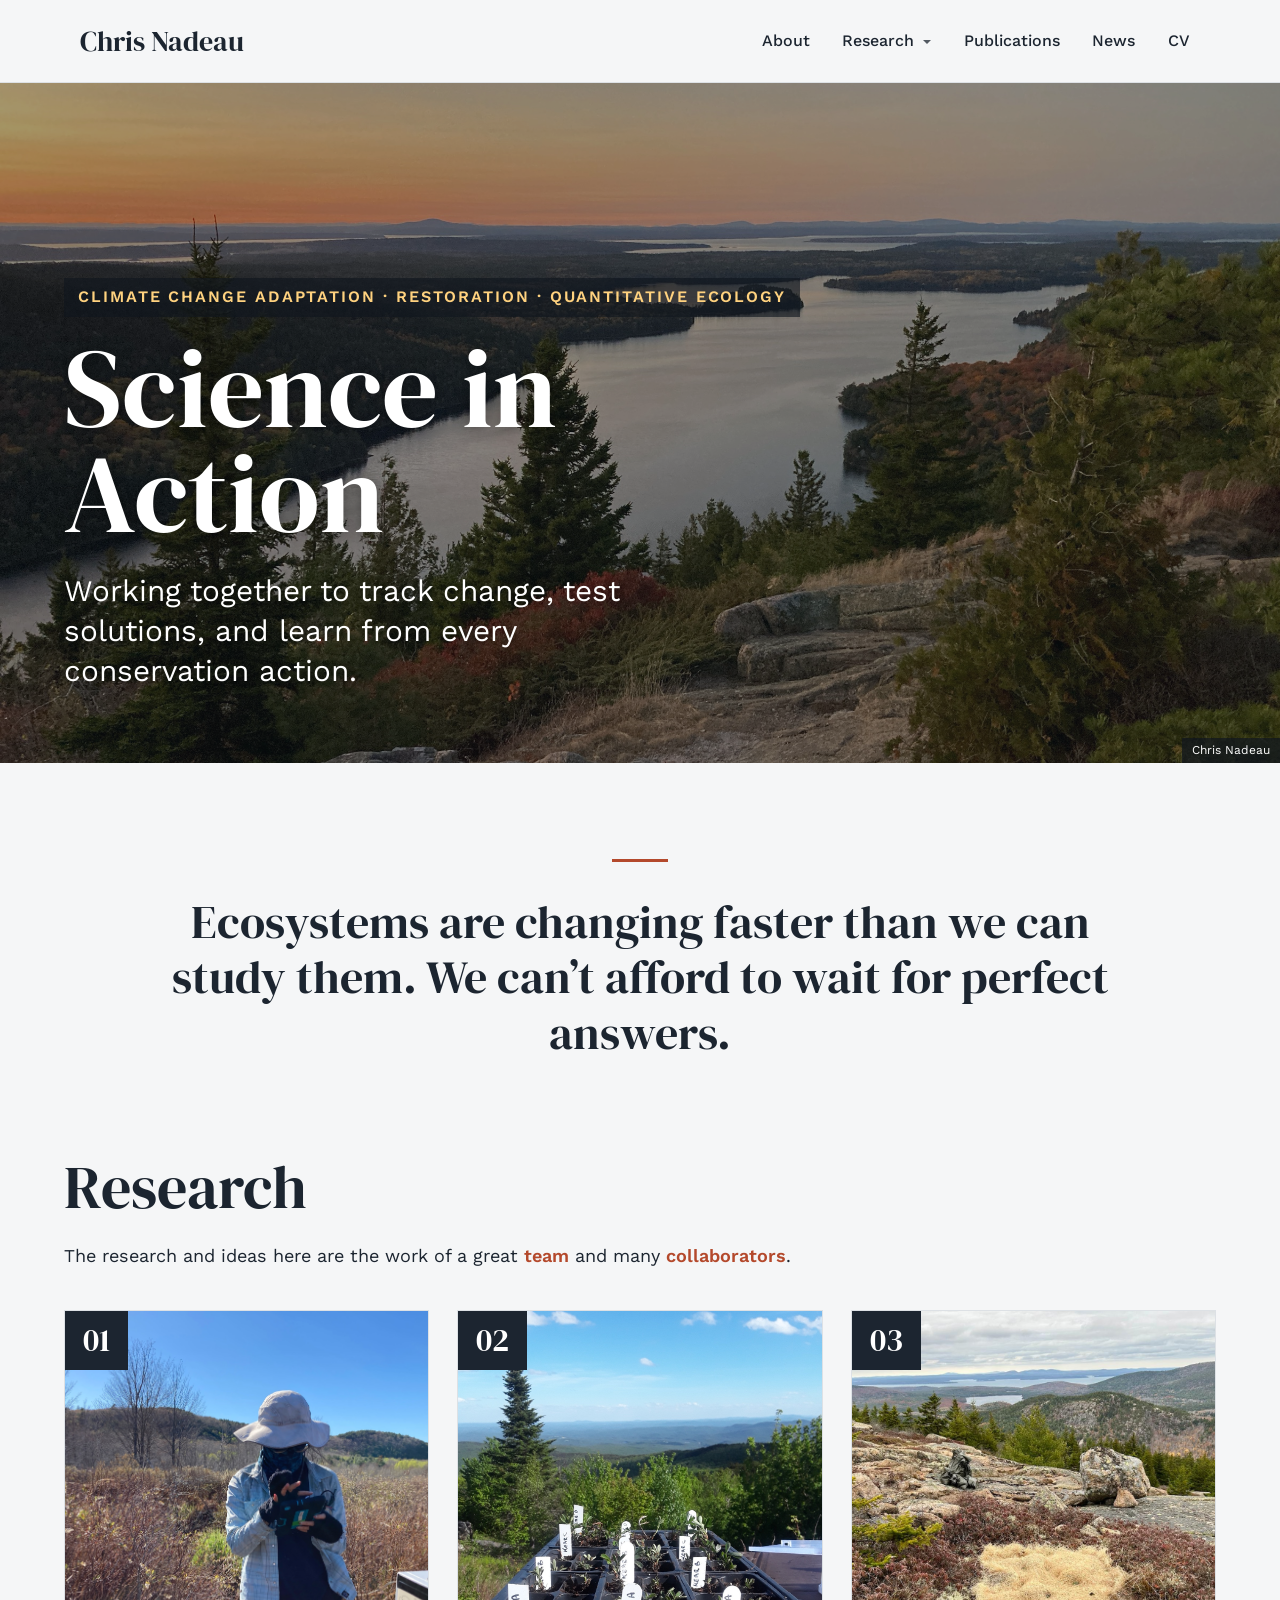
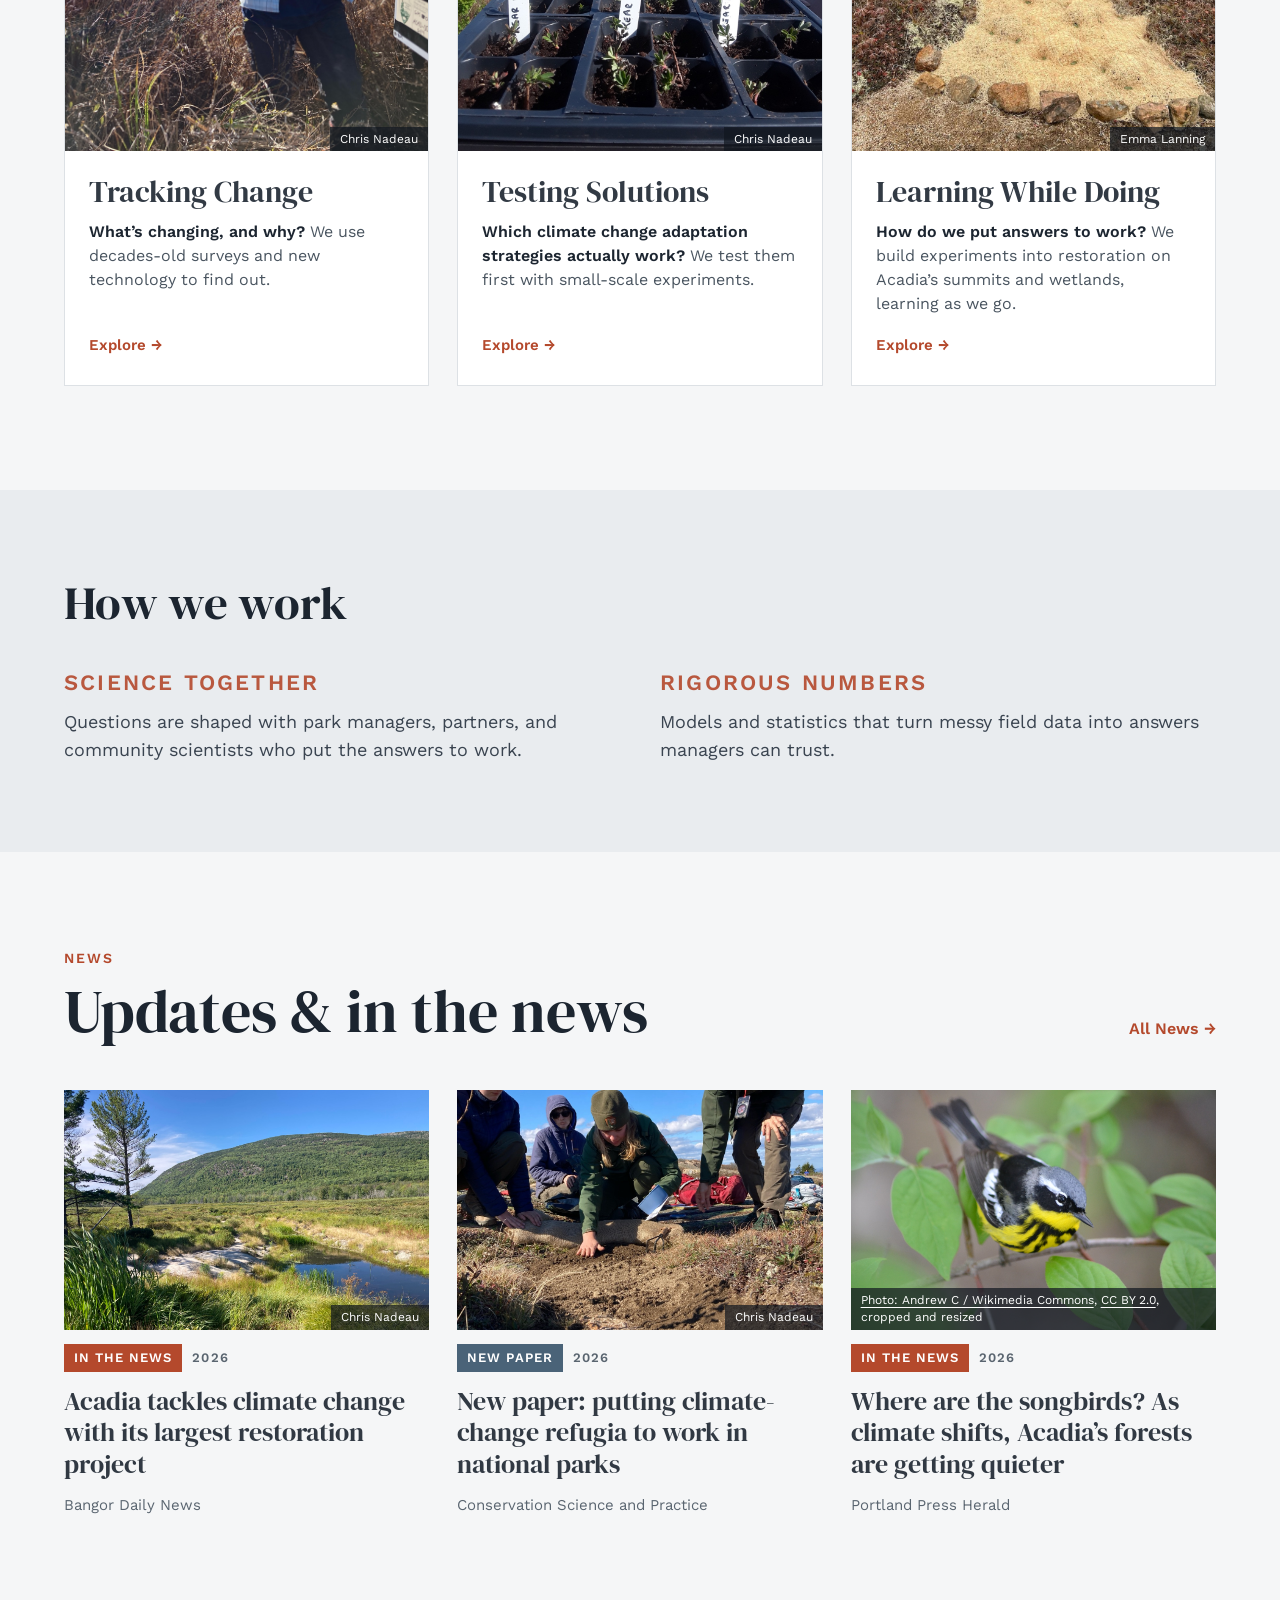
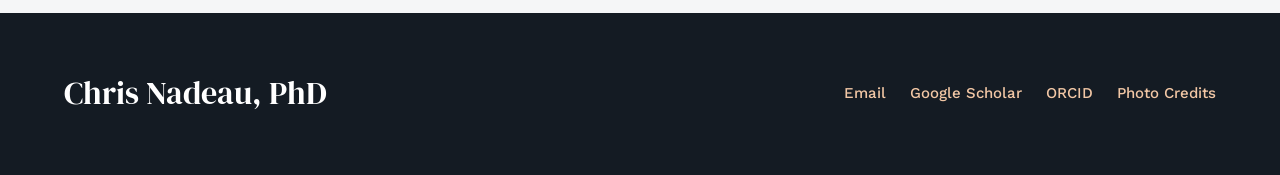
==== commit 83b8bfe0: "Add team and partners: team line above research tiles, Team and Partners sections on About Co-Author" ====
--- a/docs/index.html
+++ b/docs/index.html
@@ -41,7 +41,7 @@
 <link href="site_libs/quarto-html/quarto-syntax-highlighting-64a204ab8560d761af7679ceaba22944.css" rel="stylesheet" id="quarto-text-highlighting-styles">
 <script src="site_libs/bootstrap/bootstrap.min.js"></script>
 <link href="site_libs/bootstrap/bootstrap-icons.css" rel="stylesheet">
-<link href="site_libs/bootstrap/bootstrap-433c1660ed00292549858673154c6dac.min.css" rel="stylesheet" append-hash="true" id="quarto-bootstrap" data-mode="light">
+<link href="site_libs/bootstrap/bootstrap-e0b0c740137b4b82c1e8a24b6840a255.min.css" rel="stylesheet" append-hash="true" id="quarto-bootstrap" data-mode="light">
 <script id="quarto-search-options" type="application/json">{
   "language": {
     "search-no-results-text": "No results",
@@ -58,6 +58,7 @@
   }
 }</script>
 <meta name="google-site-verification" content="mqjM2YDwqE8_N7JUd4ypHAAg_Rs0Ggv6HcolazH4p-o">
+<script data-goatcounter="https://cpnadeau.goatcounter.com/count" async="" src="https://gc.zgo.at/count.js"></script>
 
 
 </head>
@@ -154,7 +155,15 @@
 <section id="research" class="section-head">
 <h2>Research</h2>
 </section>
-<!-- The three research tiles live in research/_tiles.qmd (shared with the Research page) -->
+<!-- The team sentence lives in research/_team-line.qmd and the three research tiles in
+     research/_tiles.qmd (both shared with the Research page) -->
+<!--
+  The team sentence above the research tiles. Shown on the homepage and on the Research page.
+  The links go to the Team and Partners sections of the About page.
+-->
+<div class="team-line">
+<p>The research and ideas here are the work of a great <a href="./about.html#team">team</a> and many <a href="./about.html#partners">collaborators</a>.</p>
+</div>
 <!--
   The three research tiles. Shown on the homepage and on the Research page.
   Each tile: photo, number, title (links to the theme page), question + sentence, "Explore →".
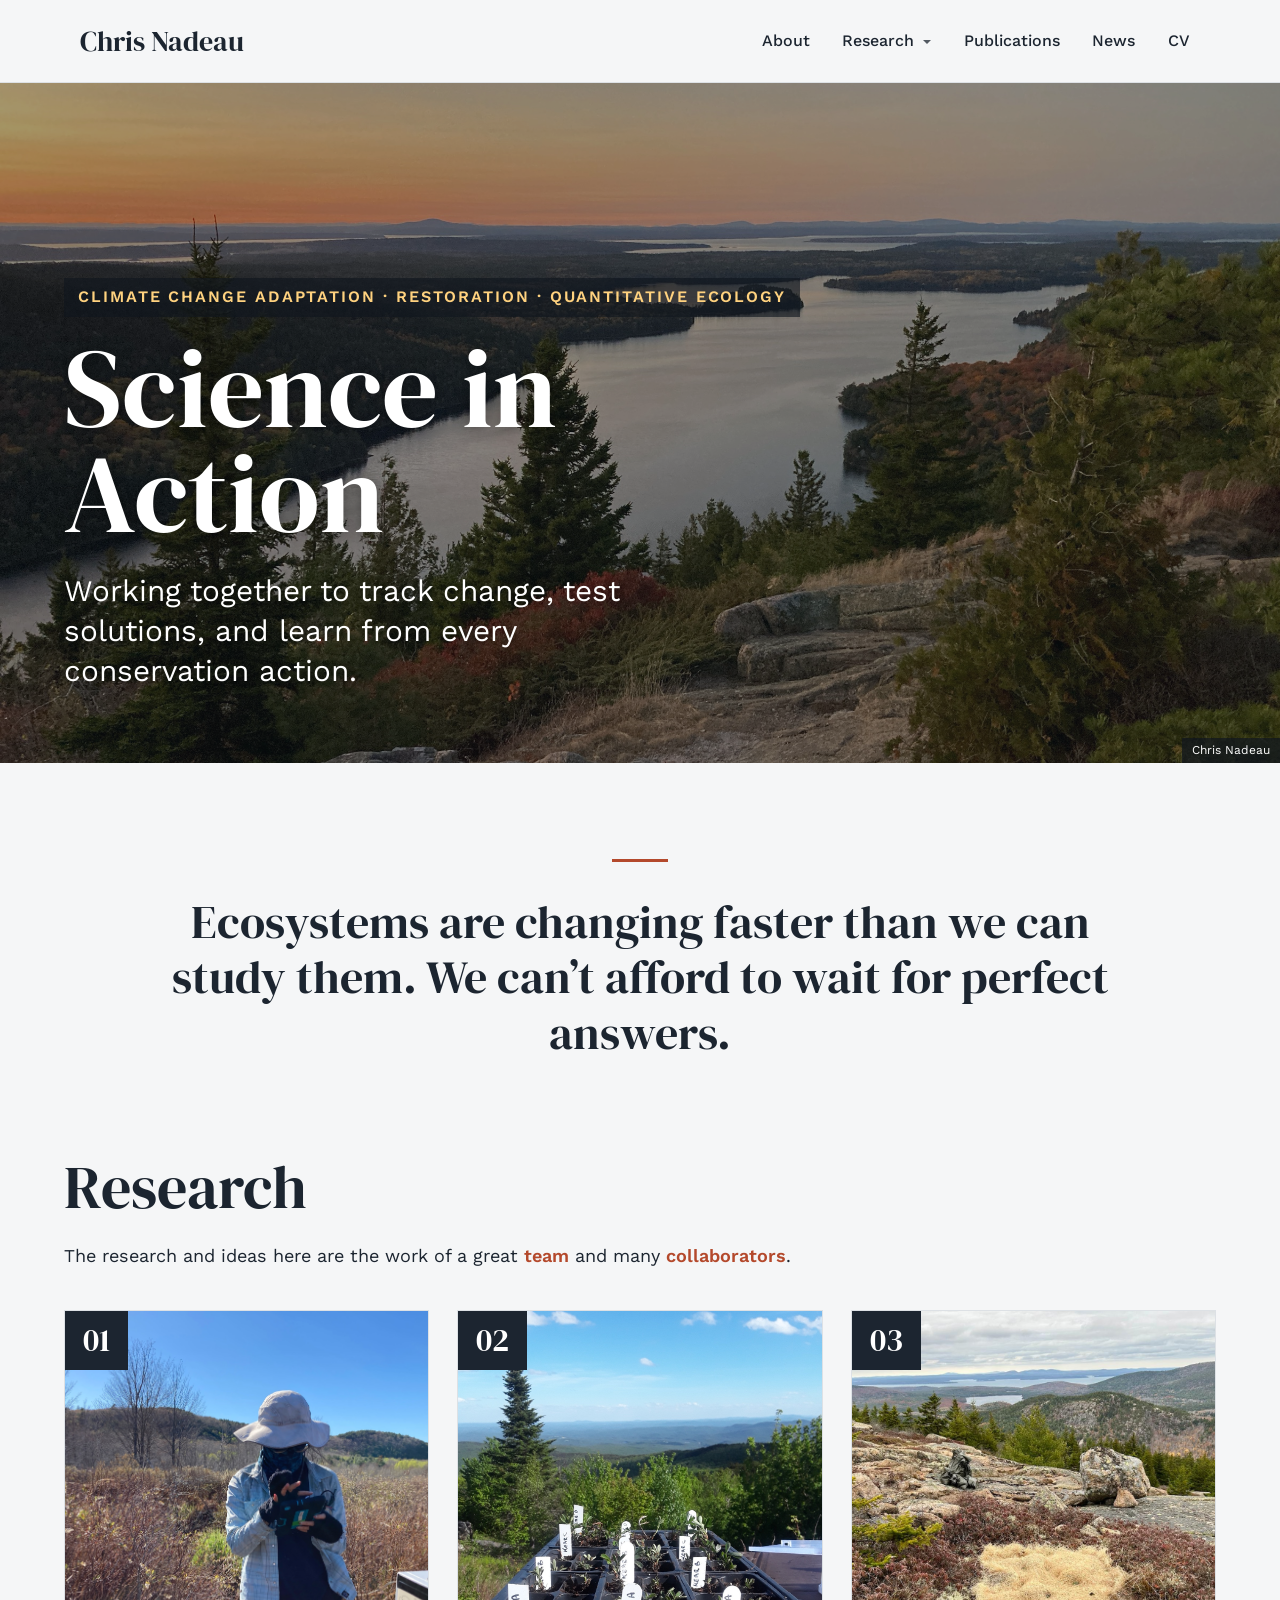
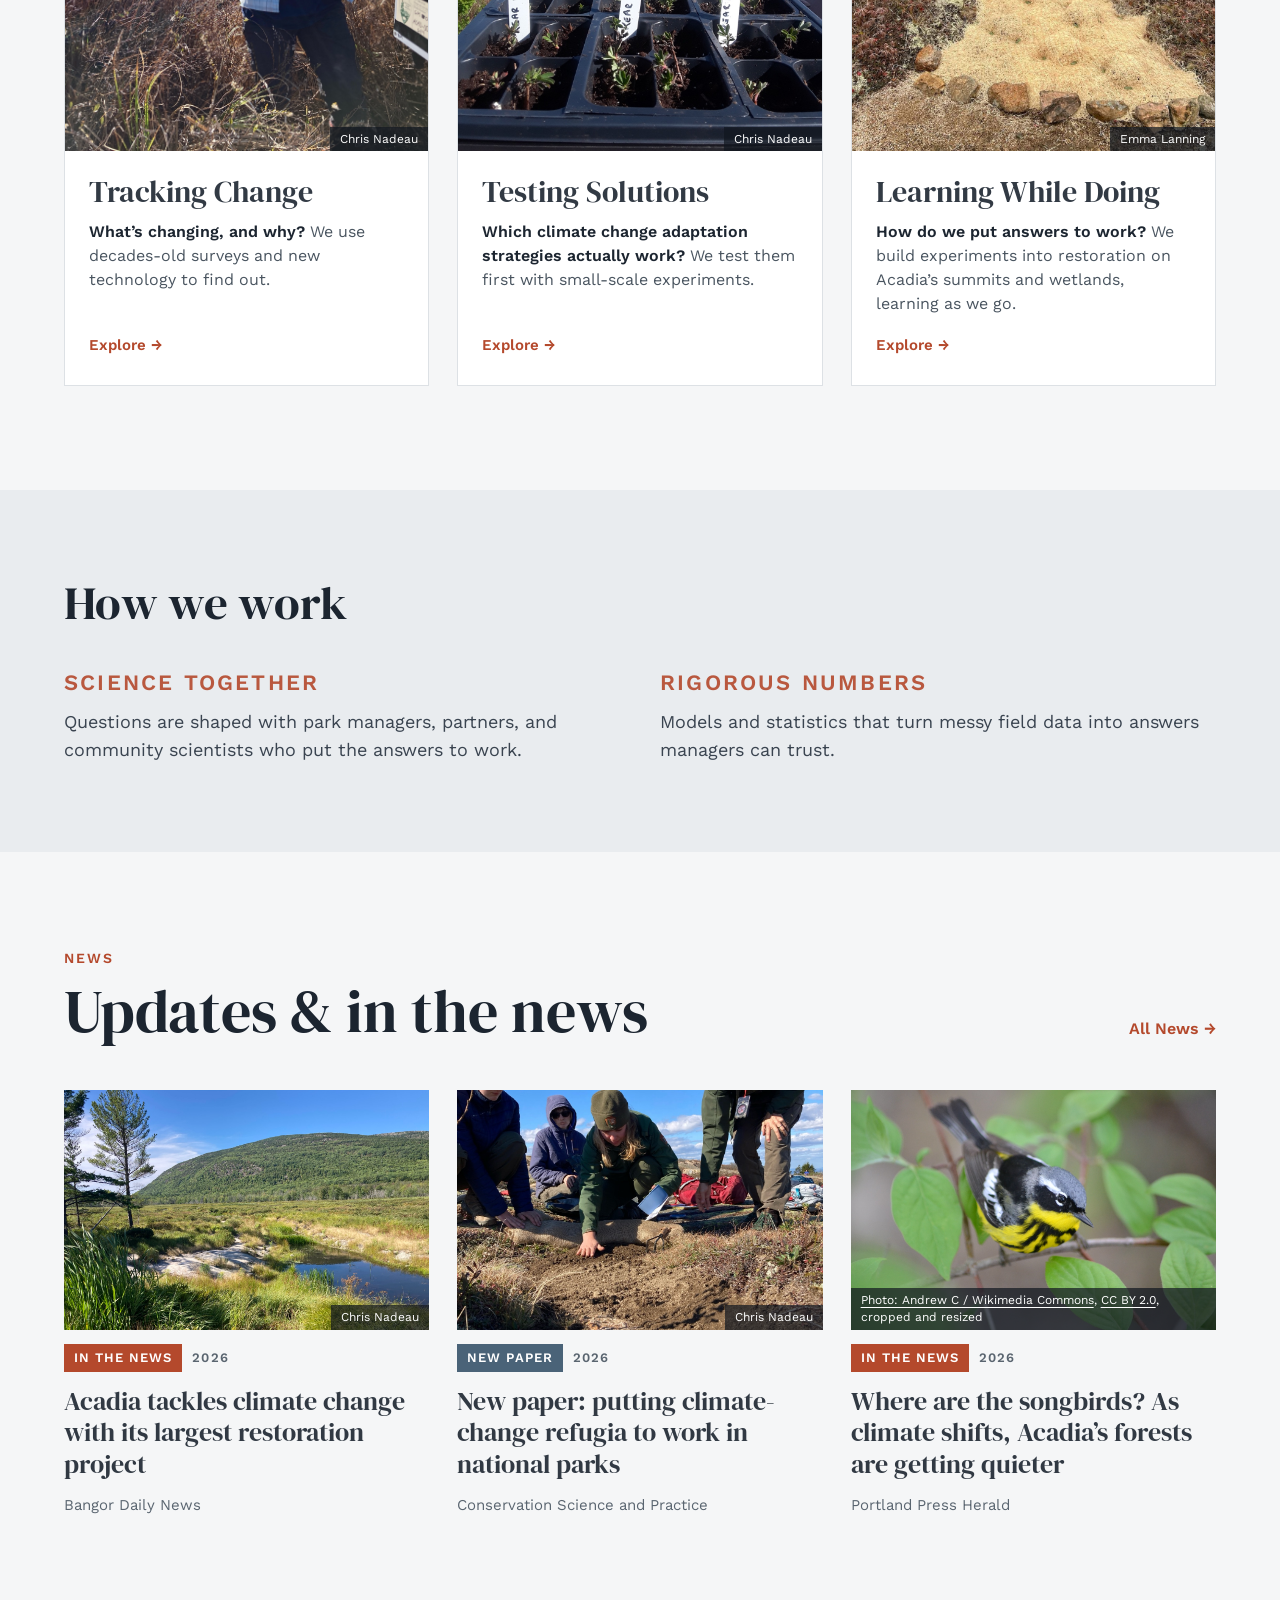
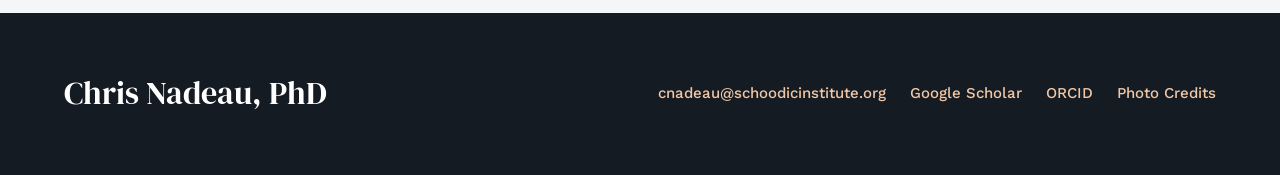
==== commit d8c40903: "Simplify CV and contact, update team photos and credits - CV: remove stat boxes - Email address in f" ====
--- a/docs/index.html
+++ b/docs/index.html
@@ -732,9 +732,7 @@
     <div class="nav-footer-right">
       <ul class="footer-items list-unstyled">
     <li class="nav-item">
-    <a class="nav-link" href="mailto:cnadeau@schoodicinstitute.org">
-<p>Email</p>
-</a>
+ cnadeau@schoodicinstitute.org
   </li>  
     <li class="nav-item">
     <a class="nav-link" href="https://scholar.google.com/citations?user=ZDM7wgYAAAAJ&amp;hl=en">
